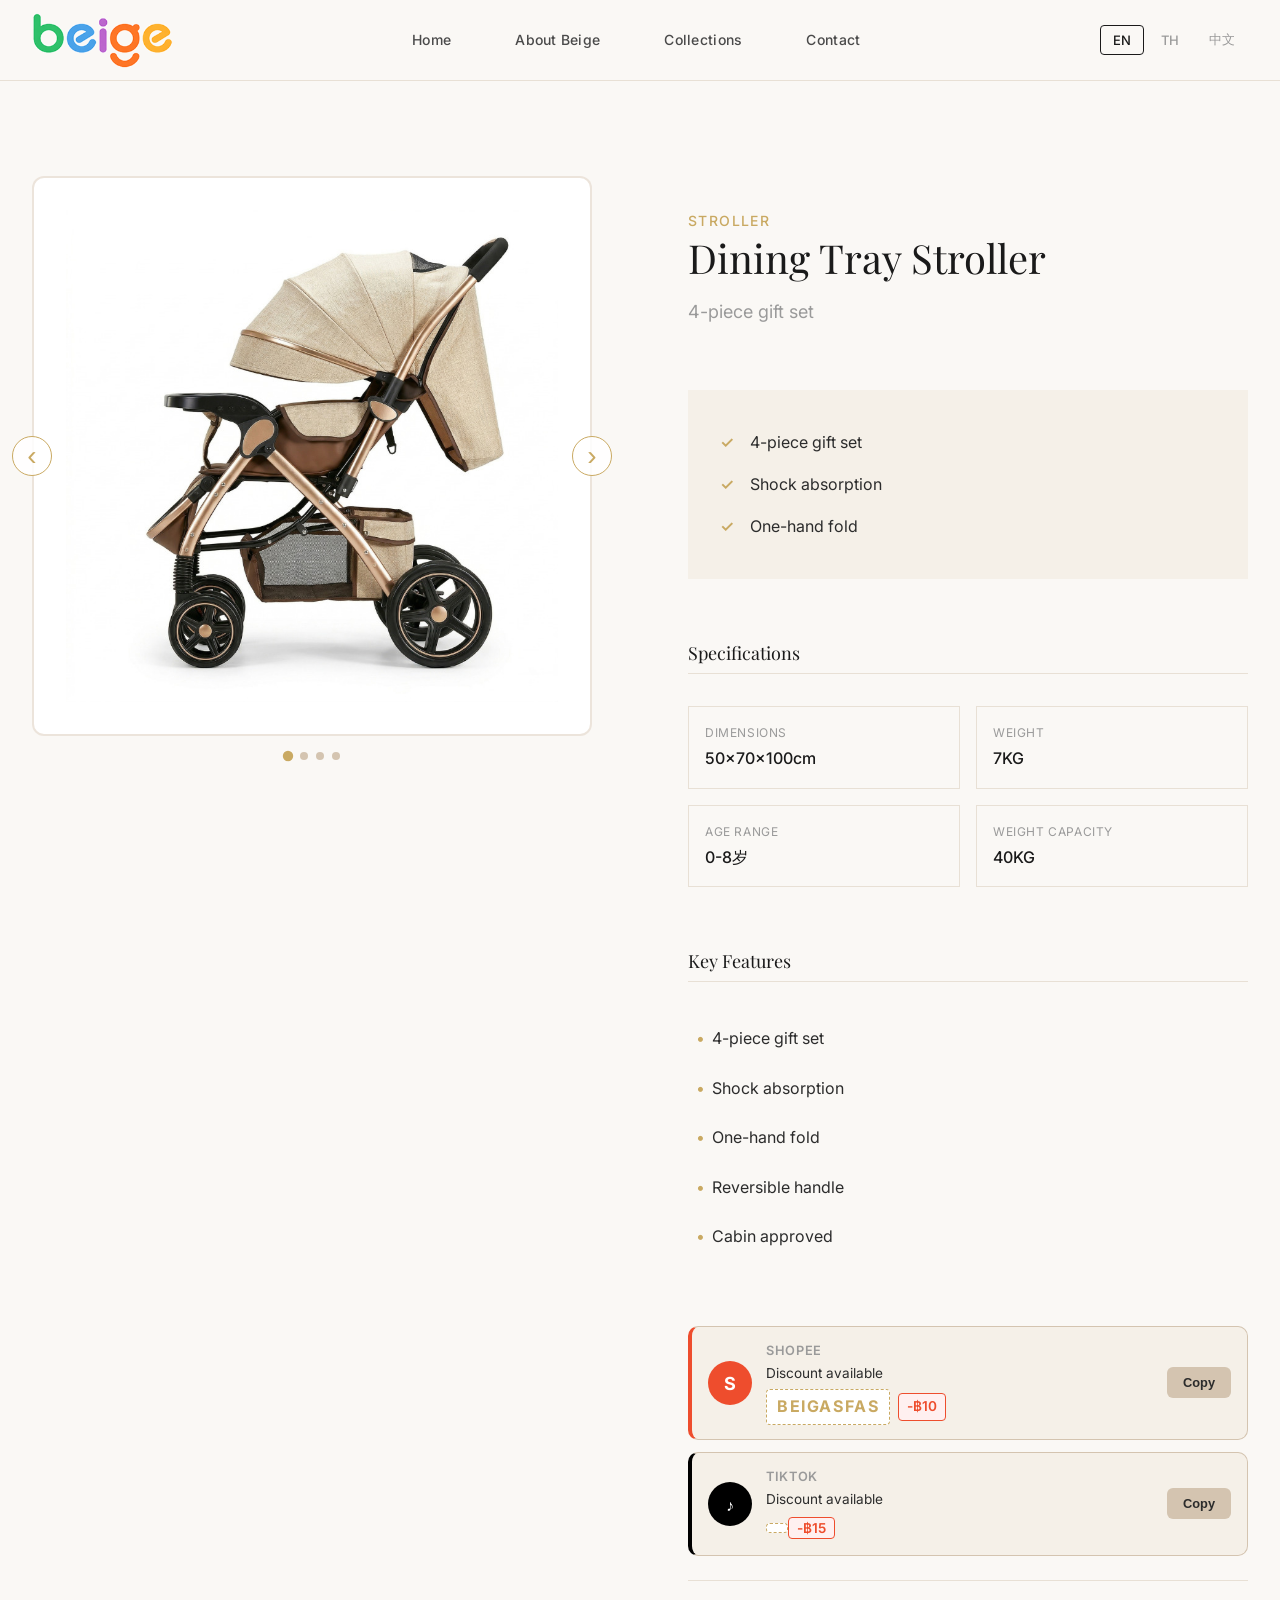
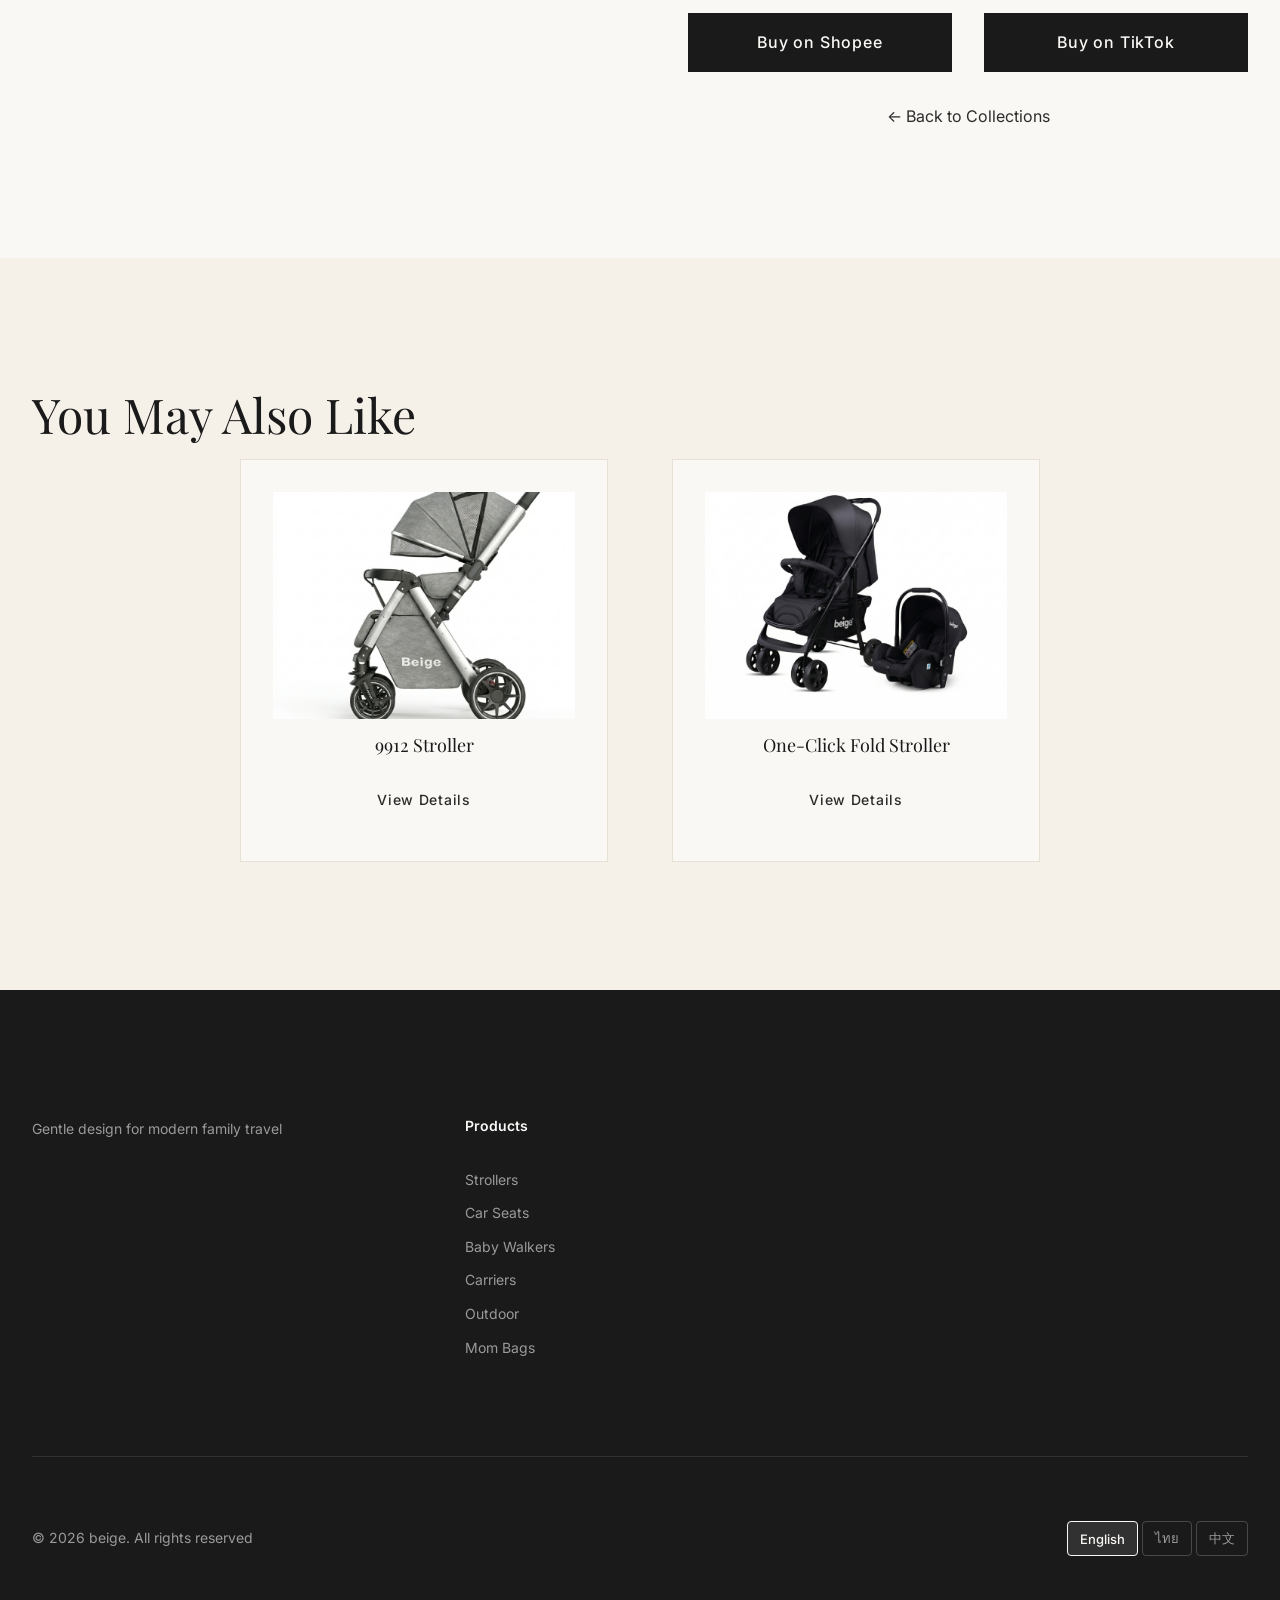
==== product-detail.html @ 7a5415d6 "Initial website setup and product image pipeline" ====
<!DOCTYPE html>
<html lang="en">
<head>
    <meta charset="UTF-8">
    <meta name="viewport" content="width=device-width, initial-scale=1.0">
    <title>Product Detail | beige Premium Baby Travel</title>
    <link rel="stylesheet" href="css/style.css">
    <link rel="preconnect" href="https://fonts.googleapis.com">
    <link href="https://fonts.googleapis.com/css2?family=Inter:wght@300;400;500;600&family=Playfair+Display:wght@400;500&family=IBM+Plex+Sans+Thai:wght@300;400;500;600&family=Noto+Sans+SC:wght@300;400;500;600&display=swap" rel="stylesheet">
</head>
<body>
    <!-- Navigation -->
    <nav class="navbar">
        <div class="nav-container">
            <a href="index.html" class="logo">
                <img src="images/beige logo.png?v=20260402" alt="beige" class="logo-img">
            </a>
            
            <button class="hamburger-btn" aria-label="Toggle menu">
                <span></span>
                <span></span>
                <span></span>
            </button>
            <div class="mobile-nav-overlay"></div>

            <ul class="nav-menu">
                <li><a href="index.html" data-i18n="nav.home">Home</a></li>
                <li><a href="about.html" data-i18n="nav.about">About Beige</a></li>
                <li class="dropdown">
                    <a href="collections.html" data-i18n="nav.collections">Collections</a>
                                        <ul class="dropdown-menu">
                        <li><a href="collections.html#strollers" data-i18n="nav.strollers">Strollers</a></li>
                        <li><a href="collections.html#carseats" data-i18n="nav.carseats">Car Seats</a></li>
                        <li><a href="collections.html#walkers" data-i18n="nav.walkers">Baby Walkers</a></li>
                        <li><a href="collections.html#carriers" data-i18n="nav.carriers">Carriers</a></li>
                        <li><a href="collections.html#outdoor" data-i18n="nav.outdoor">Outdoor</a></li>
                        <li><a href="collections.html#mombags" data-i18n="nav.mombags">Mom Bags</a></li>
                    </ul>
                </li>
                <li><a href="contact.html" data-i18n="nav.contact">Contact</a></li>
            </ul>
            <div class="nav-actions">
                <div class="lang-switcher">
                    <button class="lang-btn active" data-lang="en">EN</button>
                    <button class="lang-btn" data-lang="th">TH</button>
                    <button class="lang-btn" data-lang="zh">中文</button>
                </div>
                <button class="mobile-toggle" aria-label="Toggle menu">
                    <span></span><span></span><span></span>
                </button>
            </div>
        </div>
    </nav>

    <!-- Product Detail Section -->
    <section class="product-detail">
        <div class="container">
            <div class="product-detail-layout">
                <!-- Product Images -->
                <div class="product-images">
                    <div class="gallery-wrapper">
                        <button class="gallery-btn gallery-prev" id="galleryPrev" aria-label="Previous image">‹</button>
                        <div class="main-image">
                            <div class="image-placeholder large" id="mainImagePlaceholder">
                                <img id="mainImage" src="" alt="Product image" style="display:none; width:100%; height:100%; object-fit:contain;">
                                <span id="mainImageText">[PRODUCT MAIN IMAGE — IMG 1]</span>
                                <small data-i18n="product.imageHint">Recommended: 800×800px or 750×1000px, white/cream background</small>
                            </div>
                        </div>
                        <button class="gallery-btn gallery-next" id="galleryNext" aria-label="Next image">›</button>
                    </div>
                    <div class="gallery-indicator" id="galleryIndicator">
                        <span class="indicator-dot active" data-index="0"></span>
                        <span class="indicator-dot" data-index="1"></span>
                        <span class="indicator-dot" data-index="2"></span>
                        <span class="indicator-dot" data-index="3"></span>
                    </div>
                </div>

                <!-- Product Info -->
                <div class="product-info-detail">
                    <span class="product-category" id="productCategory">Stroller</span>
                    <h1 class="product-name" id="productName">Dining Tray Stroller</h1>
                    <p class="product-tagline" id="productTagline">Compact travel companion with meal-ready convenience</p>
                    
                    <div class="product-highlights" id="productHighlights">
                        <div class="highlight-item">
                            <span class="highlight-icon">✓</span>
                            <span class="highlight-text">Loading...</span>
                        </div>
                        <div class="highlight-item">
                            <span class="highlight-icon">✓</span>
                            <span class="highlight-text">Loading...</span>
                        </div>
                        <div class="highlight-item">
                            <span class="highlight-icon">✓</span>
                            <span class="highlight-text">Loading...</span>
                        </div>
                    </div>

                    <div class="product-specs-detail">
                        <h3 class="specs-title">Specifications</h3>
                        <div class="specs-grid">
                            <div class="spec-item">
                                <span class="spec-label">Dimensions</span>
                                <span class="spec-value spec-dimensions" id="specDimensions">Loading...</span>
                            </div>
                            <div class="spec-item">
                                <span class="spec-label">Weight</span>
                                <span class="spec-value spec-weight" id="specWeight">Loading...</span>
                            </div>
                            <div class="spec-item">
                                <span class="spec-label">Age Range</span>
                                <span class="spec-value spec-age" id="specAge">Loading...</span>
                            </div>
                            <div class="spec-item">
                                <span class="spec-label">Weight Capacity</span>
                                <span class="spec-value spec-capacity" id="specCapacity">Loading...</span>
                            </div>
                        </div>
                    </div>

                    <div class="product-features-detail" id="productFeaturesDetail">
                        <h3 class="features-title">Key Features</h3>
                        <ul class="features-list">
                            <li class="feature-item" id="feature-0">Loading...</li>
                            <li class="feature-item" id="feature-1">Loading...</li>
                            <li class="feature-item" id="feature-2">Loading...</li>
                            <li class="feature-item" id="feature-3">Loading...</li>
                            <li class="feature-item" id="feature-4">Loading...</li>
                        </ul>
                    </div>

                    <!-- Coupon Section -->
                    <div class="coupon-section">
                        <!-- Shopee Coupon -->
                        <div class="coupon-card coupon-shopee">
                            <div class="coupon-card-icon">
                                <svg width="44" height="44" viewBox="0 0 44 44" fill="none" xmlns="http://www.w3.org/2000/svg"><circle cx="22" cy="22" r="22" fill="#EE4D2D"/><text x="22" y="29" text-anchor="middle" font-size="18" fill="white" font-weight="bold">S</text></svg>
                            </div>
                            <div class="coupon-card-info">
                                <div class="coupon-card-title">Shopee</div>
                                <div class="coupon-card-desc" data-i18n="product.coupon.shopee">Discount available</div>
                                <div class="coupon-code-display-wrap">
                                <div class="coupon-code-display">BEIGASFAS</div>
                                <span class="coupon-amount">-฿10</span>
                            </div>
                            </div>
                            <div class="coupon-card-action">
                                <button class="btn-copy-coupon" data-i18n="product.coupon.copy" onclick="copyCoupon(this)">Copy</button>
                            </div>
                        </div>
                        <!-- TikTok Coupon -->
                        <div class="coupon-card coupon-tiktok" id="tiktok-coupon-block" style="display:none">
                            <div class="coupon-card-icon">
                                <svg width="44" height="44" viewBox="0 0 44 44" fill="none" xmlns="http://www.w3.org/2000/svg"><circle cx="22" cy="22" r="22" fill="#000"/><text x="22" y="29" text-anchor="middle" font-size="16" fill="white" font-weight="bold">♪</text></svg>
                            </div>
                            <div class="coupon-card-info">
                                <div class="coupon-card-title">TikTok</div>
                                <div class="coupon-card-desc" data-i18n="product.coupon.tiktok">Discount available</div>
                                <div class="coupon-code-display" id="tiktok-coupon-code"></div><span class="coupon-amount" id="tiktok-coupon-amount">-฿15</span>
                            </div>
                            <div class="coupon-card-action">
                                <button class="btn-copy-coupon" data-i18n="product.coupon.copy" onclick="copyCoupon(this)">Copy</button>
                            </div>
                        </div>
                    </div>

                    <!-- Buy Buttons -->
                    <div class="product-actions-detail">
                        <a href="#" target="_blank" rel="noopener" class="btn btn-primary btn-large buy-btn buy-shopee" id="buyBtn">Buy on Shopee</a>
                        <a href="#" target="_blank" rel="noopener" class="btn btn-secondary btn-large buy-btn buy-tiktok" id="tiktokBtn">Buy on TikTok</a>
                    </div>
                    
                    <div class="back-link">
                        <a href="collections.html" class="btn-text back-to-list">← Back to Collections</a>
                    </div>
                </div>
            </div>
        </div>
    </section>

    <!-- Related Products -->
    <section class="related-products">
        <div class="container">
            <h2 class="section-title center related-title">You May Also Like</h2>
            <div class="related-grid" id="relatedGrid"></div>
        </div>
    </section>

    <!-- Footer -->
    <footer class="footer">
        <div class="container">
            <div class="footer-grid">
                <div class="footer-brand">
                    <p class="footer-tagline" data-i18n="footer.tagline">Gentle design for modern family travel</p>
                </div>
                <div class="footer-nav">
                    <h4 data-i18n="footer.products">Products</h4>
                    <ul>
                        <li><a href="#" data-i18n="nav.strollers">Strollers</a></li>
                        <li><a href="#" data-i18n="nav.carseats">Car Seats</a></li>
                        <li><a href="#" data-i18n="nav.walkers">Baby Walkers</a></li>
                        <li><a href="#" data-i18n="nav.carriers">Carriers</a></li>
                        <li><a href="#" data-i18n="nav.outdoor">Outdoor</a></li>
                        <li><a href="#" data-i18n="nav.mombags">Mom Bags</a></li>
                    </ul>
                </div>
            </div>
            <div class="footer-bottom">
                <p>&copy; 2026 beige. <span data-i18n="footer.rights">All rights reserved.</span></p>
                <div class="footer-lang">
                    <button class="lang-btn-footer active" data-lang="en">English</button>
                    <button class="lang-btn-footer" data-lang="th">ไทย</button>
                    <button class="lang-btn-footer" data-lang="zh">中文</button>
                </div>
            </div>
        </div>
    </footer>

    <script src="js/i18n.js"></script>
    <script>
    function copyCoupon(btn) {
        var code = btn.closest('.coupon-card').querySelector('.coupon-code-display').textContent;
        navigator.clipboard.writeText(code).then(function() {
            btn.textContent = 'Copied!';
            btn.classList.add('copied');
            setTimeout(function() {
                btn.textContent = btn.getAttribute('data-i18n') === 'product.coupon.copy' ? 'Copy' :
                    (document.querySelector('.lang-btn.active')?.getAttribute('data-lang') === 'zh' ? '复制' :
                    (document.querySelector('.lang-btn.active')?.getAttribute('data-lang') === 'th' ? 'คัดลอก' : 'Copy'));
                btn.classList.remove('copied');
            }, 2000);
        });
    }
    </script>
    <script src="js/product.js"></script>
    <script src="js/product-image-folders.js"></script>
    <script src="js/product-media.js"></script>
    <script src="js/main.js"></script>

    <script>
    document.addEventListener('DOMContentLoaded', function() {
        var hamburger = document.querySelector('.hamburger-btn');
        var navMenu = document.querySelector('.nav-menu');
        var overlay = document.querySelector('.mobile-nav-overlay');
        if (!hamburger || !navMenu) return;
        // Force close on page load
        hamburger.classList.remove('active');
        navMenu.classList.remove('mobile-open');
        if (overlay) {
            overlay.style.display = 'none';
            overlay.classList.remove('active');
        }
        document.body.style.overflow = '';
        if (!overlay) {
            overlay = document.createElement('div');
            overlay.className = 'mobile-nav-overlay';
            document.body.appendChild(overlay);
        }
        function openMenu() {
            hamburger.classList.add('active');
            navMenu.classList.add('mobile-open');
            overlay.classList.add('active');
            overlay.style.display = 'block';
            document.body.style.overflow = 'hidden';
        }
        function closeMenu() {
            hamburger.classList.remove('active');
            navMenu.classList.remove('mobile-open');
            overlay.classList.remove('active');
            setTimeout(function() { overlay.style.display = 'none'; }, 300);
            document.body.style.overflow = '';
        }
        hamburger.addEventListener('click', function() {
            if (navMenu.classList.contains('mobile-open')) closeMenu(); else openMenu();
        });
        overlay.addEventListener('click', closeMenu);
        document.querySelectorAll('.nav-menu .dropdown > a').forEach(function(link) {
            link.addEventListener('click', function(e) {
                if (window.innerWidth > 900) return;
                e.preventDefault();
                var dropdown = link.parentElement;
                document.querySelectorAll('.nav-menu .dropdown.open').forEach(function(d) {
                    if (d !== dropdown) d.classList.remove('open');
                });
                dropdown.classList.toggle('open');
            });
        });
        window.addEventListener('resize', function() {
            if (window.innerWidth > 900) closeMenu();
        });
    });
    </script>


<script>
window.PRODUCT_TIKTOK_COUPONS = {"4": "AIMEM9O8ZMMZ", "6": "AIMEM9O8ZMMZ", "7": "AIMEM9O8ZMMZ", "8": "AIMEM9O8ZMMZ", "9": "AIMEM9O8ZMMZ", "10": "AIMEM9O8ZMMZ", "11": "AIMEM9O8ZMMZ", "12": "AIMEM9O8ZMMZ", "13": "AIMEM9O8ZMMZ", "14": "AIMEM9O8ZMMZ", "15": "BABYMW4MXZQU", "16": "BABYMW4MXZQU", "17": "BABYMW4MXZQU", "18": "BABYMW4MXZQU", "19": "BABYMW4MXZQU", "20": "AIMEM9O8ZMMZ", "21": "BABYMW4MXZQU", "22": "AIMEM9O8ZMMZ", "23": "BABYMW4MXZQU", "24": "BABYMW4MXZQU", "25": "AIMEM9O8ZMMZ", "26": "BABYMW4MXZQU", "28": "AIMEM9O8ZMMZ", "29": "AIMEM9O8ZMMZ", "30": "AIMEM9O8ZMMZ", "32": "AIMEM9O8ZMMZ", "33": "AIMEM9O8ZMMZ", "34": "AIMEM9O8ZMMZ"};
</script>
    <!-- Image Lightbox (Mobile) -->
    <div class="lightbox-modal" id="lightboxModal" aria-modal="true" role="dialog" aria-label="Image viewer">
        <button class="lightbox-close" id="lightboxClose" aria-label="Close">×</button>
        <button class="lightbox-nav lightbox-prev" id="lightboxPrev" aria-label="Previous">‹</button>
        <div class="lightbox-content" id="lightboxContent">
            <div class="image-placeholder large img-portrait" id="lightboxPlaceholder" style="display:flex;align-items:center;justify-content:center;">
                <img id="lightboxImage" src="" alt="Product image preview" style="display:none; width:100%; height:100%; object-fit:contain;">
                <span id="lightboxText" style="color:#999;font-size:0.9rem;text-align:center;"></span>
            </div>
        </div>
        <button class="lightbox-nav lightbox-next" id="lightboxNext" aria-label="Next">›</button>
        <div class="lightbox-dots" id="lightboxDots"></div>
    </div>

</body>
</html>
---- css/style.css ----
/* ========================================
   beige Website - Main Stylesheet
   ======================================== */

/* CSS Variables - Brand Colors
   TODO: Adjust these colors to match your exact brand palette */
:root {
    /* Primary Colors */
    --color-cream: #F5F0E8;
    --color-cream-dark: #E8E0D5;
    --color-warm-white: #FAF8F5;
    --color-beige: #D4C4B0;
    --color-beige-dark: #B8A896;
    
    /* Neutral Colors */
    --color-gray-light: #F2F2F2;
    --color-gray: #9A9A9A;
    --color-gray-dark: #4A4A4A;
    --color-charcoal: #2C2C2C;
    --color-black: #1A1A1A;
    
    /* Accent */
    --color-gold: #C9A962;
    --color-gold-light: #D4BC7E;
    
    /* Functional */
    --color-text: var(--color-charcoal);
    --color-text-light: var(--color-gray);
    --color-bg: var(--color-warm-white);
    --color-border: var(--color-cream-dark);
    
    /* Typography */
    --font-heading: 'Playfair Display', Georgia, serif;
    --font-body: 'Inter', -apple-system, BlinkMacSystemFont, sans-serif;
    
    /* Spacing */
    --space-xs: 0.5rem;
    --space-sm: 1rem;
    --space-md: 2rem;
    --space-lg: 4rem;
    --space-xl: 6rem;
    --space-xxl: 8rem;
    
    /* Container */
    --container-max: 1400px;
    --container-padding: 2rem;
    
    /* Transitions */
    --transition-fast: 0.2s ease;
    --transition-base: 0.3s ease;
    --transition-slow: 0.5s ease;
}

/* ========================================
   Product Media Automation
   ======================================== */

.product-info {
    padding: var(--space-md);
    flex: 1;
    display: flex;
    flex-direction: column;
}

.product-card .product-image,
.related-card-media {
    position: relative;
    overflow: hidden;
    background: #fff;
    display: flex;
    align-items: center;
    justify-content: center;
}

.product-card .product-image {
    aspect-ratio: 4 / 3;
    padding: 14px;
}

.product-card-img,
.related-card-img {
    display: block;
    width: 100%;
    height: 100%;
    max-width: 100%;
    max-height: 100%;
    object-fit: contain;
    object-position: center center;
}

.related-card-media {
    aspect-ratio: 4 / 3;
    margin-bottom: var(--space-sm);
    padding: 14px;
}

.product-card .image-placeholder,
.related-card .image-placeholder,
#mainImagePlaceholder,
#lightboxPlaceholder {
    gap: 0.5rem;
}

.product-card .image-placeholder small,
.related-card .image-placeholder small,
#mainImagePlaceholder small {
    display: block;
    max-width: 85%;
    line-height: 1.45;
}

.product-card .image-placeholder.has-image span,
.product-card .image-placeholder.has-image small,
.related-card .image-placeholder.has-image span,
.related-card .image-placeholder.has-image small,
#mainImagePlaceholder.has-image span,
#mainImagePlaceholder.has-image small,
#lightboxPlaceholder.has-image span,
#lightboxPlaceholder.has-image small {
    display: none;
}

.product-card .image-placeholder.has-image,
.related-card .image-placeholder.has-image {
    display: none !important;
}

#mainImage,
#lightboxImage {
    width: 100%;
    height: 100%;
}

#mainImage {
    object-fit: contain;
}

#lightboxImage {
    object-fit: contain;
}

.main-image {
    cursor: zoom-in;
}

.main-image .image-placeholder.large {
    background: #fff;
}

.main-image .image-placeholder.large.has-image,
.lightbox-content .image-placeholder.large.has-image {
    border-style: solid;
    border-color: rgba(212, 196, 176, 0.45);
}

.related-grid:empty::before {
    content: ' ';
    display: block;
    min-height: 1px;
}

@media (max-width: 768px) {
    .product-card .product-image,
    .related-card-media {
        aspect-ratio: 1 / 1;
    }

    .product-card .image-placeholder small,
    .related-card .image-placeholder small,
    #mainImagePlaceholder small {
        max-width: 90%;
    }
}

/* Reset & Base */
*, *::before, *::after {
    box-sizing: border-box;
    margin: 0;
    padding: 0;
}

html {
    font-size: 16px;
    scroll-behavior: smooth;
}

body {
    font-family: var(--font-body);
    font-weight: 400;
    line-height: 1.6;
    color: var(--color-text);
    background-color: var(--color-bg);
    -webkit-font-smoothing: antialiased;
    -moz-osx-font-smoothing: grayscale;
    margin: 0;
}

img {
    max-width: 100%;
    height: auto;
    display: block;
}

a {
    color: inherit;
    text-decoration: none;
    transition: var(--transition-fast);
}

ul {
    list-style: none;
}

/* Typography */
h1, h2, h3, h4 {
    font-family: var(--font-heading);
    font-weight: 400;
    line-height: 1.2;
    color: var(--color-black);
}

/* Language-specific font adjustments */
body.lang-zh {
    font-family: 'Noto Sans SC', var(--font-body);
}

body.lang-zh h1,
body.lang-zh h2,
body.lang-zh h3,
body.lang-zh h4 {
    font-family: 'Noto Sans SC', var(--font-heading);
    font-weight: 500;
}

body.lang-th {
    font-family: 'Itim', var(--font-body);
    font-weight: 500;
}

body.lang-th h1,
body.lang-th h2,
body.lang-th h3,
body.lang-th h4 {
    font-family: 'Itim', var(--font-heading);
    font-weight: 700;
}

body.lang-th p,
body.lang-th li,
body.lang-th span,
body.lang-th label {
    font-family: 'Itim', var(--font-body);
    font-weight: 500;
}

body.lang-th button,
body.lang-th a {
    font-family: 'Itim', var(--font-body);
    font-weight: 500;
}

h1 { font-size: clamp(2.5rem, 5vw, 4rem); }
h2 { font-size: clamp(2rem, 4vw, 3rem); }
h3 { font-size: clamp(1.25rem, 2vw, 1.5rem); }
h4 { font-size: 1.125rem; }

p {
    margin-bottom: var(--space-sm);
}

/* Layout */
.container {
    max-width: var(--container-max);
    margin: 0 auto;
    padding: 0 var(--container-padding);
}

/* ========================================
   PLACEHOLDER STYLES
   These styles make placeholders visible
   and easy to identify for replacement
   ======================================== */

.image-placeholder,
.logo-placeholder,
.icon-placeholder,
.hero-image-placeholder {
    background: linear-gradient(135deg, var(--color-cream) 0%, var(--color-cream-dark) 100%);
    border: 2px dashed var(--color-beige);
    display: flex;
    flex-direction: column;
    align-items: center;
    justify-content: center;
    color: var(--color-gray);
    font-size: 0.875rem;
    text-align: center;
    padding: var(--space-md);
}

.image-placeholder {
    aspect-ratio: 4/3;
    border-radius: 4px;
}

.image-placeholder.large {
    aspect-ratio: 16/9;
}

.image-placeholder span {
    font-weight: 500;
    color: var(--color-gray-dark);
    margin-bottom: var(--space-xs);
}

.image-placeholder small {
    font-size: 0.75rem;
    color: var(--color-gray);
}

.logo-placeholder {
    padding: var(--space-sm) var(--space-md);
    border-radius: 4px;
    font-weight: 500;
    color: var(--color-gray-dark);
}

.icon-placeholder {
    width: 64px;
    height: 64px;
    border-radius: 50%;
    font-size: 0.75rem;
}

.hero-image-placeholder {
    position: absolute;
    inset: 0;
    aspect-ratio: auto;
    border: none;
    border-radius: 0;
    background: linear-gradient(135deg, #E8E0D5 0%, #D4C4B0 50%, #C9A962 100%);
}

/* ========================================
   NAVIGATION
   ======================================== */

.navbar {
    position: fixed;
    top: 0;
    left: 0;
    right: 0;
    z-index: 1000;
    background: rgba(250, 248, 245, 0.95);
    backdrop-filter: blur(10px);
    border-bottom: 1px solid var(--color-border);
}

.nav-container {
    max-width: var(--container-max);
    margin: 0 auto;
    padding: 0 var(--container-padding);
    display: flex;
    align-items: center;
    justify-content: space-between;
    height: 80px;
}

.logo {
    font-family: var(--font-heading);
    font-size: 1.5rem;
    color: var(--color-black);
}

.logo-img {
    height: 55px;
    width: auto;
}

.footer-logo {
    height: 55px;
    width: auto;
    margin-bottom: var(--space-sm);
}

.nav-menu {
    display: flex;
    align-items: center;
    gap: var(--space-lg);
}

.nav-menu a {
    font-size: 0.875rem;
    font-weight: 500;
    letter-spacing: 0.02em;
    color: var(--color-gray-dark);
    position: relative;
}

.nav-menu a:hover,
.nav-menu a.active {
    color: var(--color-black);
}

.nav-menu a.active::after {
    content: '';
    position: absolute;
    bottom: -4px;
    left: 0;
    right: 0;
    height: 1px;
    background: var(--color-gold);
}

/* Dropdown */
.dropdown {
    position: relative;
}

.dropdown-menu {
    position: absolute;
    top: 100%;
    left: 0;
    margin-top: var(--space-sm);
    background: var(--color-warm-white);
    border: 1px solid var(--color-border);
    border-radius: 4px;
    padding: var(--space-xs) 0;
    min-width: 200px;
    opacity: 0;
    visibility: hidden;
    transform: translateY(-10px);
    transition: var(--transition-base);
}

.dropdown:hover .dropdown-menu {
    opacity: 1;
    visibility: visible;
    transform: translateY(0);
}

.dropdown-menu a {
    display: block;
    padding: var(--space-xs) var(--space-sm);
}

.dropdown-menu a:hover {
    background: var(--color-cream);
}

/* Nav Actions */
.nav-actions {
    display: flex;
    align-items: center;
    gap: var(--space-md);
}

.lang-switcher {
    display: flex;
    align-items: center;
    gap: 4px;
}

.lang-btn,
.lang-btn-footer {
    background: transparent;
    border: 1px solid transparent;
    padding: 6px 12px;
    font-size: 0.8125rem;
    font-weight: 500;
    color: var(--color-gray);
    cursor: pointer;
    border-radius: 4px;
    transition: var(--transition-fast);
    font-family: inherit;
}

.lang-btn:hover,
.lang-btn-footer:hover {
    color: var(--color-black);
    background: var(--color-cream);
}

.lang-btn.active,
.lang-btn-footer.active {
    color: var(--color-black);
    border-color: var(--color-black);
    background: transparent;
}

/* Mobile Toggle */
.mobile-toggle {
    display: none;
    flex-direction: column;
    gap: 5px;
    background: none;
    border: none;
    cursor: pointer;
    padding: var(--space-xs);
}

.mobile-toggle span {
    display: block;
    width: 24px;
    height: 2px;
    background: var(--color-black);
    transition: var(--transition-fast);
}

/* ========================================
   HERO SECTION - Enhanced
   ======================================== */

.hero {
    position: relative;
    height: 80vh;
    min-height: 600px;
    display: flex;
    align-items: center;
    justify-content: center;
    overflow: hidden;
}

.hero-bg {
    position: absolute;
    inset: 0;
    z-index: 0;
}

.hero-bg::after {
    content: '';
    position: absolute;
    inset: 0;
    background: linear-gradient(to bottom, rgba(250, 248, 245, 0.3) 0%, rgba(250, 248, 245, 0.6) 100%);
    z-index: 1;
}

.hero-bg img {
    width: 100%;
    height: 100%;
    object-fit: cover;
}

.hero-content {
    position: relative;
    z-index: 2;
    text-align: center;
    max-width: 900px;
    padding: 0 var(--space-md);
    margin-top: auto;
    margin-bottom: 0;
    padding-top: 80px;
    padding-bottom: 12vh;
}

.hero-tagline {
    font-size: 0.75rem;
    font-weight: 500;
    letter-spacing: 0.3em;
    text-transform: uppercase;
    color: var(--color-gold);
    margin-top: 2rem;
    margin-bottom: 2rem;
    padding: var(--space-xs) var(--space-sm);
    border: 1px solid var(--color-gold);
    display: inline-block;
}
    color: var(--color-gray-dark);
    margin-bottom: var(--space-sm);
}

.hero-title {
    margin-bottom: 0;
    font-size: clamp(3rem, 8vw, 6rem);
    line-height: 1.6;
    letter-spacing: -0.02em;
}

.hero-title span {
    display: block;
    margin-bottom: 2rem;
}

.hero-subtitle {
    font-family: var(--font-body);
    font-weight: 300;
    font-size: 0.5em;
    color: var(--color-gray-dark);
    letter-spacing: 0.1em;
    margin-top: 2rem;
}

.hero-cta {
    margin-top: 5.5rem;
    display: flex;
    justify-content: center;
}

.hero-cta .btn-primary {
    padding: 1.25rem 3rem;
    font-size: 0.875rem;
    letter-spacing: 0.1em;
}

.hero-scroll {
    position: absolute;
    bottom: var(--space-lg);
    left: 50%;
    transform: translateX(-50%);
    display: flex;
    flex-direction: column;
    align-items: center;
    gap: var(--space-xs);
    z-index: 2;
}

.scroll-text {
    font-size: 0.75rem;
    letter-spacing: 0.1em;
    text-transform: uppercase;
    color: var(--color-gray);
}

.scroll-line {
    width: 1px;
    height: 60px;
    background: linear-gradient(to bottom, var(--color-gray), transparent);
}

/* ========================================
   BUTTONS
   ======================================== */

.btn {
    display: inline-flex;
    align-items: center;
    justify-content: center;
    padding: 1rem 2.5rem;
    font-size: 0.875rem;
    font-weight: 500;
    letter-spacing: 0.05em;
    border-radius: 0;
    cursor: pointer;
    transition: var(--transition-base);
    border: 1px solid transparent;
}

.btn-primary {
    background: var(--color-black);
    color: var(--color-warm-white);
}

.btn-primary:hover {
    background: var(--color-charcoal);
}

.btn-outline {
    background: transparent;
    color: var(--color-black);
    border-color: var(--color-black);
}

.btn-outline:hover {
    background: var(--color-black);
    color: var(--color-warm-white);
}

/* ========================================
   LINKS
   ======================================== */

.link-arrow {
    display: inline-flex;
    align-items: center;
    gap: var(--space-xs);
    font-size: 0.875rem;
    font-weight: 500;
    color: var(--color-black);
    position: relative;
}

.link-arrow::after {
    content: '→';
    transition: var(--transition-fast);
}

.link-arrow:hover::after {
    transform: translateX(4px);
}

.link-arrow-sm {
    font-size: 0.8125rem;
    font-weight: 500;
    color: var(--color-gray-dark);
}

.link-arrow-sm:hover {
    color: var(--color-black);
}

/* ========================================
   SECTIONS - COMMON
   ======================================== */

section {
    padding: var(--space-xxl) 0;
}

.section-header {
    margin-bottom: var(--space-lg);
}

.section-header.center {
    text-align: center;
}

.section-label {
    display: block;
    font-size: 0.75rem;
    font-weight: 500;
    letter-spacing: 0.2em;
    text-transform: uppercase;
    color: var(--color-gold);
    margin-bottom: var(--space-sm);
}

.section-title {
    margin-bottom: var(--space-sm);
}

.section-text {
    max-width: 600px;
    color: var(--color-gray-dark);
}

/* ========================================
   PHILOSOPHY SECTION - Enhanced
   ======================================== */

.philosophy {
    background: var(--color-warm-white);
    padding: var(--space-lg) 0;
}

.philosophy-layout {
    display: grid;
    grid-template-columns: 1fr 1fr;
    gap: var(--space-xl);
    align-items: center;
}

.philosophy-image {
    position: relative;
}

.philosophy-image .image-placeholder {
    aspect-ratio: 3/4;
    max-height: 600px;
}

.philosophy-content {
    padding: var(--space-lg);
}

.philosophy-content .section-label {
    margin-bottom: var(--space-md);
}

.philosophy-content .section-title {
    margin-bottom: var(--space-md);
    font-size: clamp(2rem, 4vw, 3rem);
    line-height: 1.2;
}

.philosophy-content .section-text {
    margin-bottom: var(--space-lg);
    color: var(--color-gray-dark);
    line-height: 1.8;
    font-size: 1.0625rem;
}

.philosophy-stats {
    display: grid;
    grid-template-columns: repeat(3, 1fr);
    gap: var(--space-md);
    margin-top: var(--space-xl);
    padding-top: var(--space-lg);
    border-top: 1px solid var(--color-border);
}

.stat-item {
    text-align: center;
}

.stat-number {
    font-family: var(--font-heading);
    font-size: 2.5rem;
    color: var(--color-gold);
    line-height: 1;
    margin-bottom: var(--space-xs);
}

.stat-label {
    font-size: 0.75rem;
    letter-spacing: 0.1em;
    text-transform: uppercase;
    color: var(--color-gray);
}

/* ========================================
   CATEGORIES SECTION - Enhanced
   ======================================== */

.categories {
    background: var(--color-cream);
    padding: var(--space-lg) 0;
}

.categories-grid {
    display: grid;
    grid-template-columns: repeat(4, 1fr);
    gap: var(--space-md);
}

.category-card {
    display: block;
    background: var(--color-warm-white);
    border: 1px solid var(--color-border);
    transition: var(--transition-base);
    position: relative;
    overflow: hidden;
}

.category-card::before {
    content: '';
    position: absolute;
    inset: 0;
    background: linear-gradient(to top, rgba(0,0,0,0.4) 0%, transparent 50%);
    z-index: 1;
    opacity: 0;
    transition: var(--transition-base);
}

.category-card:hover::before {
    opacity: 1;
}

.category-card:hover {
    border-color: var(--color-beige);
    transform: translateY(-8px);
    box-shadow: 0 20px 40px rgba(0,0,0,0.1);
}

.category-image {
    overflow: hidden;
    position: relative;
}

.category-image img,
.category-image .image-placeholder {
    width: 100%;
    aspect-ratio: 3/4;
    object-fit: cover;
    transition: var(--transition-slow);
}

.category-card:hover .category-image img,
.category-card:hover .category-image .image-placeholder {
    transform: scale(1.08);
}

.category-info {
    padding: var(--space-md);
    position: relative;
    z-index: 2;
}

.category-info h3 {
    margin-bottom: var(--space-xs);
    font-size: 1.25rem;
}

.category-info p {
    font-size: 0.875rem;
    color: var(--color-gray);
    margin-bottom: var(--space-sm);
    line-height: 1.6;
}

.category-link {
    display: inline-flex;
    align-items: center;
    gap: var(--space-xs);
    font-size: 0.8125rem;
    font-weight: 500;
    color: var(--color-gold);
    text-transform: uppercase;
    letter-spacing: 0.1em;
    transition: var(--transition-fast);
}

.category-link::after {
    content: '→';
    transition: var(--transition-fast);
}

.category-card:hover .category-link {
    color: var(--color-black);
}

.category-card:hover .category-link::after {
    transform: translateX(4px);
}

/* ========================================
   VALUES SECTION - Enhanced
   ======================================== */

.values {
    background: var(--color-warm-white);
    padding: var(--space-lg) 0;
}

.values-grid {
    display: grid;
    grid-template-columns: repeat(4, 1fr);
    gap: var(--space-lg);
}

.value-item {
    text-align: center;
    padding: var(--space-lg);
    border: 1px solid transparent;
    transition: var(--transition-base);
}

.value-item:hover {
    border-color: var(--color-border);
    background: var(--color-cream);
}

.value-icon {
    margin-bottom: var(--space-sm);
    display: flex;
    justify-content: center;
}

.value-icon-img {
    width: 300px;
    height: auto;
    object-fit: contain;
}

.value-item {
    text-align: center;
}

.value-item h4 {
    margin-bottom: var(--space-xs);
    font-size: 1.125rem;
    font-weight: 500;
}

.value-item p {
    font-size: 0.875rem;
    color: var(--color-gray);
    line-height: 1.6;
}

/* ========================================
   FEATURED PRODUCTS - Enhanced
   ======================================== */

.featured {
    background: var(--color-warm-white);
    padding: var(--space-lg) 0;
}

.featured-grid {
    display: grid;
    grid-template-columns: repeat(3, 1fr);
    gap: var(--space-md);
}

.featured-card {
    background: var(--color-warm-white);
    border: 1px solid var(--color-border);
    transition: var(--transition-base);
    position: relative;
}

.featured-card:hover {
    border-color: var(--color-beige);
    box-shadow: 0 15px 30px rgba(0,0,0,0.08);
}

.featured-card .product-image {
    position: relative;
    overflow: hidden;
}

.featured-card .product-image .image-placeholder,
.featured-card .product-image img {
    width: 100%;
    aspect-ratio: 1/1;
    object-fit: cover;
    max-height: 320px;
    transition: var(--transition-slow);
}

.featured-card:hover .product-image .image-placeholder,
.featured-card:hover .product-image img {
    transform: scale(1.05);
}

.featured-card .product-badge {
    position: absolute;
    top: var(--space-sm);
    left: var(--space-sm);
    background: var(--color-gold);
    color: var(--color-warm-white);
    font-size: 0.625rem;
    font-weight: 600;
    letter-spacing: 0.05em;
    text-transform: uppercase;
    padding: 6px 6px;
    border-radius: 2px;
    min-width: 28px;
    min-height: 28px;
    text-align: center;
    line-height: 1.2;
}

.featured-card h4 {
    padding: var(--space-md) var(--space-md) var(--space-xs);
    font-size: 1.125rem;
    font-weight: 500;
}

.featured-card .product-desc {
    padding: 0 var(--space-md);
    font-size: 0.875rem;
    color: var(--color-gray);
    margin-bottom: var(--space-sm);
}

.featured-card .btn-text {
    display: inline-flex;
    align-items: center;
    gap: var(--space-xs);
    margin: 0 var(--space-md) var(--space-md);
    font-size: 0.8125rem;
    font-weight: 500;
    color: var(--color-gold);
    transition: var(--transition-fast);
}

.featured-card .btn-text:hover {
    color: var(--color-black);
}

.product-badge {
    position: absolute;
    top: var(--space-sm);
    left: var(--space-sm);
    background: var(--color-gold);
    color: var(--color-warm-white);
    font-size: 0.75rem;
    font-weight: 500;
    padding: 0.25rem 0.75rem;
}

.product-info {
    padding: var(--space-md);
}

.product-info h3 {
    margin-bottom: var(--space-xs);
    font-size: 1.125rem;
}

.product-info p {
    font-size: 0.875rem;
    color: var(--color-gray);
    margin-bottom: var(--space-sm);
}

/* ========================================
   QUALITY TEASER
   ======================================== */

.quality-teaser {
    background: var(--color-warm-white);
}

.quality-content {
    display: grid;
    grid-template-columns: 1fr 1fr;
    gap: var(--space-xl);
    align-items: center;
}

.quality-text {
    max-width: 500px;
}

.quality-text .section-title {
    margin-bottom: var(--space-md);
}

.quality-text p {
    color: var(--color-gray-dark);
    margin-bottom: var(--space-md);
}

.quality-images {
    display: grid;
    grid-template-columns: 2fr 1fr;
    gap: var(--space-sm);
}

.quality-img-main .image-placeholder {
    aspect-ratio: 3/4;
}

.quality-img-sub .image-placeholder {
    aspect-ratio: 1;
}

/* ========================================
   LIFESTYLE SECTION
   ======================================== */

.lifestyle {
    position: relative;
    padding: 0;
    height: 80vh;
    min-height: 600px;
}

.lifestyle-bg {
    position: absolute;
    inset: 0;
}

.lifestyle-bg .image-placeholder {
    width: 100%;
    height: 100%;
    aspect-ratio: auto;
}

.lifestyle-bg-img {
    width: 100%;
    height: 100%;
    object-fit: cover;
    object-position: center;
}

.lifestyle-overlay {
    position: absolute;
    inset: 0;
    display: flex;
    align-items: center;
    justify-content: center;
    background: rgba(0, 0, 0, 0.3);
}

.lifestyle-quote {
    max-width: 800px;
    text-align: center;
    color: var(--color-warm-white);
    font-family: var(--font-heading);
    font-size: clamp(1.5rem, 3vw, 2.5rem);
    font-style: italic;
    line-height: 1.4;
    padding: var(--space-md);
}

/* ========================================
   FOOTER
   ======================================== */

.footer {
    background: var(--color-black);
    color: var(--color-gray);
    padding: var(--space-xxl) 0 var(--space-lg);
}

.footer-grid {
    display: grid;
    grid-template-columns: 2fr 1fr 1fr 1.5fr;
    gap: var(--space-xl);
    margin-bottom: var(--space-xl);
}

.footer-brand .logo-placeholder {
    background: rgba(255, 255, 255, 0.1);
    border-color: rgba(255, 255, 255, 0.2);
    color: var(--color-warm-white);
    display: inline-block;
    margin-bottom: var(--space-sm);
}

.footer-tagline {
    font-size: 0.875rem;
    margin-bottom: var(--space-md);
}

.social-links {
    display: flex;
    gap: var(--space-sm);
}

.social-link {
    width: 40px;
    height: 40px;
    background: rgba(255, 255, 255, 0.1);
    border-radius: 50%;
    display: flex;
    align-items: center;
    justify-content: center;
    font-size: 0.75rem;
    transition: var(--transition-fast);
}

.social-link:hover {
    background: var(--color-gold);
    color: var(--color-warm-white);
}

.footer-nav h4,
.footer-contact h4 {
    color: var(--color-warm-white);
    font-family: var(--font-body);
    font-size: 0.875rem;
    font-weight: 600;
    margin-bottom: var(--space-md);
}

.footer-nav ul {
    display: flex;
    flex-direction: column;
    gap: var(--space-xs);
}

.footer-nav a {
    font-size: 0.875rem;
}

.footer-nav a:hover {
    color: var(--color-warm-white);
}

.footer-contact p {
    font-size: 0.875rem;
    margin-bottom: var(--space-xs);
}

.footer-bottom {
    display: flex;
    justify-content: space-between;
    align-items: center;
    padding-top: var(--space-lg);
    border-top: 1px solid rgba(255, 255, 255, 0.1);
}

.footer-bottom p {
    font-size: 0.875rem;
    margin: 0;
}

.footer-lang {
    display: flex;
    gap: 4px;
}

.lang-btn-footer {
    background: transparent;
    border: 1px solid rgba(255,255,255,0.2);
    padding: 6px 12px;
    font-size: 0.8125rem;
    font-weight: 500;
    color: var(--color-gray);
    cursor: pointer;
    border-radius: 4px;
    transition: var(--transition-fast);
}

.lang-btn-footer:hover {
    color: var(--color-warm-white);
    border-color: var(--color-warm-white);
}

.lang-btn-footer.active {
    color: var(--color-warm-white);
    border-color: var(--color-warm-white);
    background: rgba(255,255,255,0.1);
}

/* ========================================
   PAGE HEADER (for inner pages)
   ======================================== */

.page-header {
    position: relative;
    padding-top: calc(80px + var(--space-sm));
    padding-bottom: var(--space-sm);
    text-align: center;
    overflow: hidden;
}

.page-header-bg {
    position: absolute;
    inset: 0;
    z-index: 0;
}

.page-header-img {
    width: 100%;
    height: 100%;
    object-fit: cover;
}

.page-header-overlay {
    position: absolute;
    inset: 0;
    background: linear-gradient(to bottom, rgba(0,0,0,0.3) 0%, rgba(0,0,0,0.5) 100%);
    z-index: 1;
}

.page-header .container {
    position: relative;
    z-index: 2;
}

.page-label {
    display: block;
    font-size: 0.75rem;
    font-weight: 500;
    letter-spacing: 0.2em;
    text-transform: uppercase;
    color: var(--color-warm-white);
    margin-bottom: var(--space-sm);
}

.page-title {
    font-size: clamp(2.5rem, 5vw, 4rem);
    color: var(--color-warm-white);
}

/* ========================================
   ABOUT PAGE - SPECIFIC STYLES
   ======================================== */

.brand-story {
    background: var(--color-warm-white);
}

.story-layout {
    display: grid;
    grid-template-columns: 1fr 1fr;
    gap: var(--space-xl);
    align-items: center;
}

.story-image .image-placeholder {
    aspect-ratio: 4/5;
}

.story-img {
    width: 100%;
    height: auto;
    aspect-ratio: 4/5;
    object-fit: cover;
}

.story-content h2 {
    margin-bottom: var(--space-md);
}

.story-text p {
    color: var(--color-gray-dark);
    margin-bottom: var(--space-sm);
}

/* Mission Section */
.brand-mission {
    position: relative;
    padding: var(--space-xxl) 0;
    text-align: center;
    overflow: hidden;
}

.mission-bg {
    position: absolute;
    inset: 0;
    z-index: 0;
}

.mission-bg-img {
    width: 100%;
    height: 100%;
    object-fit: cover;
}

.mission-overlay {
    position: absolute;
    inset: 0;
    background: rgba(0,0,0,0.4);
    z-index: 1;
}

.mission-content {
    position: relative;
    z-index: 2;
    max-width: 800px;
    margin: 0 auto;
}

.mission-title {
    margin-bottom: var(--space-md);
    color: var(--color-warm-white);
}

.mission-text {
    color: var(--color-warm-white);
    opacity: 0.9;
}

.brand-mission .section-label {
    color: var(--color-gold-light);
}

/* Design Philosophy */
.design-philosophy {
    background: var(--color-warm-white);
}

.philosophy-header {
    text-align: center;
    margin-bottom: var(--space-xl);
}

.philosophy-grid {
    display: grid;
    grid-template-columns: repeat(4, 1fr);
    gap: var(--space-lg);
}

.philosophy-item {
    text-align: center;
}

.philosophy-number {
    font-family: var(--font-heading);
    font-size: 3rem;
    color: var(--color-beige);
    margin-bottom: var(--space-sm);
}

.philosophy-item h3 {
    margin-bottom: var(--space-xs);
}

.philosophy-item p {
    font-size: 0.875rem;
    color: var(--color-gray);
}

/* Design Process */
.design-process {
    background: var(--color-cream);
}

.process-layout {
    display: grid;
    grid-template-columns: 1fr 1fr;
    gap: var(--space-xl);
    align-items: center;
}

.process-content h2 {
    margin-bottom: var(--space-xl);
}

.process-steps {
    display: flex;
    flex-direction: column;
    gap: var(--space-md);
}

.process-step {
    display: flex;
    gap: var(--space-md);
    align-items: flex-start;
}

.step-number {
    width: 40px;
    height: 40px;
    background: var(--color-black);
    color: var(--color-warm-white);
    display: flex;
    align-items: center;
    justify-content: center;
    font-weight: 500;
    flex-shrink: 0;
}

.step-text h4 {
    font-family: var(--font-body);
    font-weight: 600;
    margin-bottom: var(--space-xs);
}

.step-text p {
    font-size: 0.875rem;
    color: var(--color-gray);
    margin: 0;
}

.process-images {
    display: grid;
    grid-template-columns: 2fr 1fr;
    gap: var(--space-sm);
}

.process-img-main .image-placeholder {
    aspect-ratio: 3/4;
}

.process-img-sub .image-placeholder {
    aspect-ratio: 1;
}

/* Brand Values */
.brand-values {
    background: var(--color-warm-white);
}

.values-list {
    display: grid;
    grid-template-columns: repeat(3, 1fr);
    gap: var(--space-xl);
}

.value-block {
    text-align: center;
}

.value-icon-large {
    margin-bottom: var(--space-md);
}

.value-icon-large .icon-placeholder {
    width: 80px;
    height: 80px;
    margin: 0 auto;
}

.about-icon-img {
    width: 80px;
    height: 80px;
    margin: 0 auto;
    object-fit: contain;
}

.value-block h3 {
    margin-bottom: var(--space-xs);
}

.value-block p {
    font-size: 0.875rem;
    color: var(--color-gray);
}

/* Team/Culture */
.team-culture {
    background: var(--color-cream);
}

.culture-layout {
    display: grid;
    grid-template-columns: 1fr 1fr;
    gap: var(--space-xl);
    align-items: center;
}

.culture-content h2 {
    margin-bottom: var(--space-md);
}

.culture-content p {
    color: var(--color-gray-dark);
    margin-bottom: var(--space-sm);
}

.culture-image .image-placeholder {
    aspect-ratio: 4/3;
}

/* CTA Section */
.cta-section {
    background: var(--color-black);
    color: var(--color-warm-white);
    text-align: center;
    padding: var(--space-lg) 0;
}

.cta-content h2 {
    color: var(--color-warm-white);
    margin-bottom: var(--space-sm);
}

.cta-content p {
    color: var(--color-gray);
    margin-bottom: var(--space-md);
}

/* ========================================
   COLLECTIONS PAGE SPECIFIC
   ======================================== */

.page-subtitle {
    font-size: 1.125rem;
    color: var(--color-gray);
    max-width: 600px;
    margin: var(--space-sm) auto 0;
}

/* Category Filter */
.category-filter {
    padding: var(--space-md) 0;
    background: var(--color-cream);
    position: sticky;
    top: 80px;
    z-index: 100;
}

.filter-tabs {
    display: flex;
    justify-content: center;
    gap: var(--space-xs);
    flex-wrap: wrap;
}

.filter-btn {
    background: transparent;
    border: 1px solid var(--color-border);
    padding: 0.75rem 1.5rem;
    font-size: 0.875rem;
    font-weight: 500;
    color: var(--color-gray-dark);
    cursor: pointer;
    transition: var(--transition-fast);
    font-family: inherit;
}

.filter-btn:hover {
    border-color: var(--color-black);
    color: var(--color-black);
}

.filter-btn.active {
    background: var(--color-black);
    border-color: var(--color-black);
    color: var(--color-warm-white);
}

/* Products Section */
.products-section {
    padding: var(--space-xl) 0;
}

.products-grid {
    display: grid;
    grid-template-columns: repeat(auto-fill, minmax(380px, 1fr));
    gap: var(--space-lg);
}

.product-card {
    background: var(--color-warm-white);
    border: 1px solid var(--color-border);
    transition: var(--transition-base);
    display: flex;
    flex-direction: column;
    height: 100%;
}

.product-card:hover {
    border-color: var(--color-beige);
    box-shadow: 0 10px 40px rgba(0,0,0,0.08);
}
    box-shadow: 0 10px 40px rgba(0,0,0,0.08);
}

.product-image {
    position: relative;
    overflow: hidden;
}

.product-image .image-placeholder {
    aspect-ratio: 4/3;
    border: none;
    border-radius: 0;
}

.product-badge {
    position: absolute;
    top: var(--space-sm);
    left: var(--space-sm);
    background: var(--color-gold);
    color: var(--color-warm-white);
    font-size: 0.75rem;
    font-weight: 600;
    padding: 0.375rem 0.875rem;
    text-transform: uppercase;
    letter-spacing: 0.05em;
}

.product-badge.badge-premium {
    background: var(--color-black);
}

.product-badge.badge-safety {
    background: #2E7D32;
}

    padding: var(--space-md);
    flex: 1;
    display: flex;
    flex-direction: column;
    padding: var(--space-md);
    flex: 1;
    display: flex;
    flex-direction: column;
}

.product-category {
    display: block;
    font-size: 0.75rem;
    font-weight: 500;
    letter-spacing: 0.1em;
    text-transform: uppercase;
    color: var(--color-gold);
    margin-bottom: var(--space-xs);
}

.product-info h3 {
    font-size: 1.375rem;
    margin-bottom: var(--space-xs);
}

.product-tagline {
    font-size: 0.9375rem;
    color: var(--color-gray);
    margin-bottom: var(--space-md);
}

.product-features {
    list-style: none;
    margin-bottom: var(--space-md);
}

.product-features li {
    font-size: 0.875rem;
    color: var(--color-gray-dark);
    padding: 0.25rem 0;
    padding-left: 1.25rem;
    position: relative;
}

.product-features li::before {
    content: '✓';
    position: absolute;
    left: 0;
    color: var(--color-gold);
    font-weight: 600;
}

.product-specs {
    padding: var(--space-sm) 0;
    border-top: 1px solid var(--color-border);
    border-bottom: 1px solid var(--color-border);
    margin-bottom: var(--space-md);
}

.product-specs .spec {
    font-size: 0.875rem;
    color: var(--color-gray);
}

.product-actions {
    display: flex;
    gap: var(--space-sm);
}

.product-actions .btn {
    flex: 1;
    padding: 0.875rem 1rem;
    font-size: 0.8125rem;
}

/* Category Info Section */
.category-info {
    background: var(--color-cream);
    padding: var(--space-md) 0;
}

.category-grid {
    display: grid;
    grid-template-columns: repeat(3, 1fr);
    gap: var(--space-md);
}

.category-block {
    text-align: center;
    padding: var(--space-xs);
}

.category-icon {
    margin-bottom: var(--space-xs);
    display: flex;
    justify-content: center;
    align-items: center;
}

.category-icon-img {
    width: 300px;
    height: auto;
    object-fit: contain;
    display: block;
    margin: 0 auto;
}
    display: block;
}

.category-block h3 {
    margin-bottom: var(--space-sm);
}

.category-block p {
    font-size: 0.9375rem;
    color: var(--color-gray);
}

/* Inspiration Section (About page) */
.inspiration {
    background: var(--color-warm-white);
    padding: var(--space-xxl) 0;
}

.inspiration-layout {
    display: grid;
    grid-template-columns: 1fr 1fr;
    gap: var(--space-xl);
    align-items: center;
}

.inspiration-content h2 {
    margin-bottom: var(--space-md);
}

.inspiration-text p {
    color: var(--color-gray-dark);
    margin-bottom: var(--space-sm);
}

.inspiration-image .image-placeholder {
    aspect-ratio: 4/3;
}

.inspiration-img {
    width: 100%;
    height: auto;
    aspect-ratio: 4/3;
    object-fit: cover;
}

/* ========================================
   PRODUCT DETAIL PAGE
   ======================================== */

.product-detail {
    padding: calc(var(--space-xl) + 80px) 0 var(--space-xl);
}

.product-detail-layout {
    display: grid;
    grid-template-columns: 1fr 1fr;
    gap: var(--space-xl);
}

.product-images {
    position: sticky;
    top: 120px;
    height: fit-content;
}

/* Gallery layout */
.gallery-wrapper {
    position: relative;
    display: flex;
    align-items: center;
    gap: 0;
}

.gallery-btn {
    position: absolute;
    top: 50%;
    transform: translateY(-50%);
    z-index: 10;
    background: rgba(255,255,255,0.85);
    border: 1.5px solid var(--color-gold);
    color: var(--color-gold);
    font-size: 1.75rem;
    font-weight: 300;
    width: 40px;
    height: 40px;
    border-radius: 50%;
    cursor: pointer;
    display: flex;
    align-items: center;
    justify-content: center;
    transition: background 0.2s ease, color 0.2s ease;
    line-height: 1;
}

.gallery-btn:hover {
    background: var(--color-gold);
    color: #fff;
}

.gallery-prev { left: -20px; }
.gallery-next { right: -20px; }

.main-image {
    width: 100%;
}

.main-image .image-placeholder.large {
    width: 100%;
    aspect-ratio: 1 / 1;
    max-width: 600px;
    margin: 0 auto;
    min-height: 400px;
    display: flex;
    align-items: center;
    justify-content: center;
    border-radius: 12px;
}

/* IMG 4 is 750×1000 — portrait 3:4 */
.main-image .image-placeholder.large.img-portrait {
    aspect-ratio: 3 / 4;
    max-width: 450px;
}

.gallery-indicator {
    display: flex;
    justify-content: center;
    gap: 8px;
    margin-top: 16px;
}

.indicator-dot {
    width: 8px;
    height: 8px;
    border-radius: 50%;
    background: #d4c4b0;
    cursor: pointer;
    transition: background 0.2s ease, transform 0.2s ease;
}

.indicator-dot.active {
    background: var(--color-gold);
    transform: scale(1.3);
}

.product-info-detail {
    padding: var(--space-md) 0;
}

.product-info-detail .product-category {
    color: var(--color-gold);
    font-size: 0.875rem;
    font-weight: 500;
    text-transform: uppercase;
    letter-spacing: 0.1em;
    margin-bottom: var(--space-sm);
}

.product-name {
    font-size: 2.5rem;
    margin-bottom: var(--space-sm);
}

.product-tagline {
    font-size: 1.125rem;
    color: var(--color-gray);
    margin-bottom: var(--space-lg);
}

.product-highlights {
    background: var(--color-cream);
    padding: var(--space-md);
    margin-bottom: var(--space-lg);
}

.highlight-item {
    display: flex;
    align-items: center;
    gap: var(--space-sm);
    padding: var(--space-xs) 0;
}

.highlight-icon {
    color: var(--color-gold);
    font-weight: 600;
}

.product-specs-detail,
.product-features-detail {
    margin-bottom: var(--space-lg);
}

.product-specs-detail h3,
.product-features-detail h3 {
    font-size: 1.125rem;
    margin-bottom: var(--space-md);
    padding-bottom: var(--space-xs);
    border-bottom: 1px solid var(--color-border);
}

.specs-grid {
    display: grid;
    grid-template-columns: repeat(2, 1fr);
    gap: var(--space-sm);
}

.spec-item {
    display: flex;
    flex-direction: column;
    padding: var(--space-sm);
    background: var(--color-warm-white);
    border: 1px solid var(--color-border);
}

.spec-label {
    font-size: 0.75rem;
    color: var(--color-gray);
    text-transform: uppercase;
    letter-spacing: 0.05em;
    margin-bottom: 0.25rem;
}

.spec-value {
    font-weight: 500;
    color: var(--color-black);
}

.features-list {
    list-style: none;
}

.features-list li {
    padding: 0.75rem 0;
    padding-left: 1.5rem;
    position: relative;
    border-bottom: 1px solid var(--color-border-light);
}

.features-list li::before {
    content: '•';
    position: absolute;
    left: 0.5rem;
    color: var(--color-gold);
}

.product-actions-detail {
    display: flex;
    gap: var(--space-md);
    padding-top: var(--space-md);
    border-top: 1px solid var(--color-border);
}

.product-actions-detail .btn-large {
    flex: 1;
    padding: 1rem 2rem;
    font-size: 1rem;
}

/* Coupon Box */
.coupon-box {
    background: var(--color-cream);
    border: 2px dashed var(--color-beige);
    padding: var(--space-md);
    margin-bottom: var(--space-lg);
    border-radius: 4px;
}

.coupon-box label {
    display: block;
    font-size: 0.875rem;
    font-weight: 500;
    margin-bottom: var(--space-xs);
    color: var(--color-black);
}

.coupon-input-group {
    display: flex;
    gap: var(--space-sm);
}

.coupon-input {
    flex: 1;
    padding: 0.75rem 1rem;
    border: 1px solid var(--color-border);
    background: var(--color-warm-white);
    font-family: inherit;
    font-size: 0.9375rem;
}

.coupon-input:focus {
    outline: none;
    border-color: var(--color-gold);
}

.coupon-note {
    font-size: 0.75rem;
    color: var(--color-gray);
    margin-top: var(--space-xs);
    margin-bottom: 0;
}

/* Buy Buttons */
.buy-btn {
    display: flex;
    align-items: center;
    justify-content: center;
    gap: var(--space-sm);
}

.btn-secondary {
    background: var(--color-black);
    color: var(--color-warm-white);
    border: 1px solid var(--color-black);
}

.btn-secondary:hover {
    background: transparent;
    color: var(--color-black);
}

.back-link {
    margin-top: var(--space-md);
    text-align: center;
}

/* Related Products */
.related-products {
    background: var(--color-cream);
    padding: var(--space-xxl) 0;
}

.related-grid {
    display: grid;
    grid-template-columns: repeat(2, 1fr);
    gap: var(--space-lg);
    max-width: 800px;
    margin: 0 auto;
}

.related-card {
    background: var(--color-warm-white);
    padding: var(--space-md);
    text-align: center;
    border: 1px solid var(--color-border);
}

.related-card .image-placeholder {
    aspect-ratio: 4/3;
    margin-bottom: var(--space-sm);
}

.related-card h4 {
    margin-bottom: var(--space-sm);
}

/* ========================================
   RESPONSIVE DESIGN
   ======================================== */

@media (max-width: 1024px) {
    .philosophy-layout {
        grid-template-columns: 1fr;
        gap: var(--space-lg);
    }
    
    .philosophy-image {
        order: -1;
        max-width: 600px;
        margin: 0 auto;
    }
    
    .philosophy-stats {
        grid-template-columns: repeat(3, 1fr);
    }
    
    .categories-grid {
        grid-template-columns: repeat(2, 1fr);
    }
    
    .featured-grid {
        grid-template-columns: repeat(2, 1fr);
    }
    
    .values-grid {
        grid-template-columns: repeat(2, 1fr);
    }
    
    .products-grid,
    .values-list {
        grid-template-columns: repeat(2, 1fr);
    }
    
    .quality-content,
    .story-layout,
    .process-layout,
    .culture-layout,
    .inspiration-layout {
        grid-template-columns: 1fr;
    }
    
    .quality-images,
    .process-images,
    .inspiration-image {
        order: -1;
    }
    
    .category-grid {
        grid-template-columns: 1fr;
        gap: var(--space-md);
    }
}

@media (max-width: 768px) {
    :root {
        --container-padding: 1.5rem;
    }
    
    .nav-menu {
        display: none;
        position: absolute;
        top: 80px;
        left: 0;
        right: 0;
        background: var(--color-warm-white);
        flex-direction: column;
        padding: var(--space-md);
        border-bottom: 1px solid var(--color-border);
    }
    
    .nav-menu.active {
        display: flex;
    }
    
    .mobile-toggle {
        display: flex;
    }
    
    .categories-grid,
    .values-grid,
    .philosophy-grid,
    .products-grid,
    .values-list {
        grid-template-columns: 1fr;
    }
    
    .footer-grid {
        grid-template-columns: 1fr 1fr;
        gap: var(--space-lg);
    }
    
    .footer-bottom {
        flex-direction: column;
        gap: var(--space-sm);
        text-align: center;
    }
}

@media (max-width: 768px) {
    .product-detail-layout {
        grid-template-columns: 1fr;
    }
    
    .product-images {
        position: relative;
        top: 0;
    }
    
    .product-name {
        font-size: 1.75rem;
    }
    
    .product-actions-detail {
        flex-direction: column;
    }
    
    .related-grid {
        grid-template-columns: 1fr;
    }
}

@media (max-width: 480px) {
    .footer-grid {
        grid-template-columns: 1fr;
    }
    
    .quality-images,
    .process-images {
        grid-template-columns: 1fr;
    }
}

/* ========================================
   CONTACT PAGE
   ======================================== */

.page-header + .contact-section {
    padding-top: var(--space-xl);
}

.contact-layout {
    display: grid;
    grid-template-columns: 1.2fr 1fr;
    gap: var(--space-xxl);
    align-items: start;
}

.contact-form-wrapper {
    background: var(--color-warm-white);
    padding: var(--space-lg);
    border: 1px solid var(--color-border);
}

.contact-form-wrapper h2 {
    margin-bottom: var(--space-lg);
}

.contact-form {
    display: flex;
    flex-direction: column;
    gap: var(--space-md);
}

.form-group {
    display: flex;
    flex-direction: column;
    gap: var(--space-xs);
}

.form-group label {
    font-size: 0.875rem;
    font-weight: 500;
    color: var(--color-gray-dark);
}

.form-group input,
.form-group select,
.form-group textarea {
    padding: 0.75rem 1rem;
    border: 1px solid var(--color-border);
    background: var(--color-warm-white);
    font-family: inherit;
    font-size: 0.9375rem;
    transition: var(--transition-fast);
}

.form-group input:focus,
.form-group select:focus,
.form-group textarea:focus {
    outline: none;
    border-color: var(--color-gold);
}

.form-group textarea {
    resize: vertical;
    min-height: 120px;
}

.contact-info-wrapper {
    padding: var(--space-lg) 0;
}

.contact-info-wrapper h2 {
    margin-bottom: var(--space-sm);
}

.contact-intro {
    color: var(--color-gray);
    margin-bottom: var(--space-lg);
}

.contact-methods {
    display: flex;
    flex-direction: column;
    gap: var(--space-md);
    margin-bottom: var(--space-xl);
}

.contact-method {
    display: flex;
    align-items: flex-start;
    gap: var(--space-md);
    padding: var(--space-md);
    background: var(--color-cream);
    transition: var(--transition-base);
}

.contact-method:hover {
    background: var(--color-warm-white);
    box-shadow: 0 4px 12px rgba(0,0,0,0.05);
}

.contact-icon {
    width: 48px;
    height: 48px;
    display: flex;
    align-items: center;
    justify-content: center;
    background: var(--color-gold);
    color: var(--color-warm-white);
    font-size: 1.25rem;
    flex-shrink: 0;
}

.contact-details h4 {
    font-size: 0.875rem;
    font-weight: 600;
    margin-bottom: var(--space-xs);
    color: var(--color-black);
}

.contact-details p,
.contact-details a {
    font-size: 0.9375rem;
    color: var(--color-gray);
}

.contact-details a:hover {
    color: var(--color-gold);
}

.business-hours {
    padding: var(--space-md);
    background: var(--color-cream);
    border-left: 3px solid var(--color-gold);
}

.business-hours h4 {
    font-size: 0.875rem;
    font-weight: 600;
    margin-bottom: var(--space-xs);
}

.business-hours p {
    font-size: 0.9375rem;
    color: var(--color-gray);
}

/* Responsive */
@media (max-width: 768px) {
    .contact-layout {
        grid-template-columns: 1fr;
    }
    
    .contact-info-wrapper {
        order: -1;
    }
}

/* About Page Images */
.story-img {
    width: 100%;
    height: auto;
    border-radius: 4px;
}

.mission-bg-img {
    width: 100%;
    height: 100%;
    object-fit: cover;
}

.inspiration-img {
    width: 100%;
    height: auto;
    border-radius: 4px;
}

.about-icon-img {
    width: 100%;
    height: auto;
    max-width: 300px;
    margin: 0 auto;
}

.value-block {
    text-align: center;
}

.value-icon-large {
    margin-bottom: var(--space-md);
}

/* Pagination */
.pagination {
    display: flex;
    flex-direction: column;
    align-items: center;
    margin-top: var(--space-xl);
    gap: var(--space-md);
}

.pagination-controls {
    display: flex;
    align-items: center;
    gap: var(--space-xs);
}

.pagination-btn {
    display: flex;
    align-items: center;
    justify-content: center;
    min-width: 44px;
    height: 44px;
    padding: 0 var(--space-sm);
    border: 1px solid var(--color-border);
    background: var(--color-warm-white);
    border-radius: 8px;
    cursor: pointer;
    transition: all 0.2s ease;
    font-size: 0.9375rem;
    color: var(--color-text);
}

.pagination-btn:hover:not(:disabled) {
    border-color: var(--color-beige);
    background: var(--color-cream);
}

.pagination-btn:disabled {
    opacity: 0.4;
    cursor: not-allowed;
}

.pagination-btn.active {
    background: var(--color-beige);
    border-color: var(--color-beige);
    color: var(--color-white);
    font-weight: 500;
}

.pagination-btn.page-number {
    font-weight: 400;
}

.pagination-ellipsis {
    padding: 0 var(--space-xs);
    color: var(--color-gray);
}

.pagination-info {
    font-size: 0.875rem;
    color: var(--color-gray);
    text-align: center;
}

/* Product Grid */
.products-grid {
    display: grid;
    grid-template-columns: repeat(auto-fill, minmax(280px, 1fr));
    gap: var(--space-lg);
}

@media (max-width: 768px) {
    .products-grid {
        grid-template-columns: 1fr;
    }
    
    .pagination-btn {
        min-width: 36px;
        height: 36px;
    }
}

/* Product Card - Unified Layout */
.product-card {
    background: var(--color-warm-white);
    border: 1px solid var(--color-border);
    border-radius: 12px;
    overflow: hidden;
    display: flex;
    flex-direction: column;
    transition: all 0.3s ease;
}

.product-card:hover {
    border-color: var(--color-beige);
    box-shadow: 0 8px 24px rgba(0,0,0,0.08);
}

.product-card .product-image {
    position: relative;
    aspect-ratio: 1/1;
    background: var(--color-cream);
    overflow: hidden;
}

.product-card .product-info {
    padding: 1.25rem;
    display: flex;
    flex-direction: column;
    flex: 1;
}

.product-card .product-category {
    font-size: 0.75rem;
    text-transform: uppercase;
    letter-spacing: 0.05em;
    color: var(--color-gray);
    margin-bottom: 0.5rem;
}

.product-card h3 {
    font-size: 1.125rem;
    font-weight: 500;
    margin-bottom: 0.75rem;
    color: var(--color-text);
}

.product-card .product-features {
    list-style: none;
    padding: 0;
    margin: 0 0 0.75rem 0;
    flex: 1;
}

.product-card .product-features li {
    font-size: 0.875rem;
    color: var(--color-gray);
    padding: 0.25rem 0;
    padding-left: 1rem;
    position: relative;
}

.product-card .product-features li::before {
    content: "•";
    position: absolute;
    left: 0;
    color: var(--color-beige);
}

.product-card .product-specs {
    font-size: 0.8125rem;
    color: var(--color-text);
    margin-bottom: 0.5rem;
    padding: 0.5rem;
    background: var(--color-cream);
    border-radius: 6px;
    text-align: center;
}

.product-card .product-specs-row {
    display: flex;
    justify-content: space-between;
    gap: 0.5rem;
    margin-bottom: 1rem;
}

.product-card .spec-item {
    font-size: 0.8125rem;
    color: var(--color-gray);
}

.product-card .spec-item strong {
    color: var(--color-text);
}

.product-card .product-actions {
    margin-top: auto;
}

.product-card .product-actions .btn {
    width: 100%;
    justify-content: center;
}

/* Product Card - Unified Layout */
.product-card {
    display: flex;
    flex-direction: column;
    background: var(--color-warm-white);
    border: 1px solid var(--color-border);
    border-radius: 12px;
    overflow: hidden;
    transition: all 0.3s ease;
    min-height: 480px;
}

.product-card:hover {
    border-color: var(--color-beige);
    box-shadow: 0 8px 24px rgba(0,0,0,0.08);
}

.product-card .product-image {
    width: 100%;
    aspect-ratio: 1/1;
    background: var(--color-cream);
    display: flex;
    align-items: center;
    justify-content: center;
    overflow: hidden;
}

.product-card .product-info {
    flex: 1;
    padding: 1.25rem;
    display: flex;
    flex-direction: column;
    gap: 0.5rem;
}

.product-card .product-category {
    font-size: 0.75rem;
    text-transform: uppercase;
    letter-spacing: 0.05em;
    color: var(--color-beige);
    font-weight: 500;
}

.product-card h3 {
    font-size: 1.125rem;
    font-weight: 500;
    color: var(--color-text);
    margin: 0;
    line-height: 1.6;
}

.product-card .product-features {
    list-style: none;
    padding: 0;
    margin: 0.5rem 0;
    flex: 1;
}

.product-card .product-features li {
    font-size: 0.8125rem;
    color: var(--color-gray);
    padding: 0.25rem 0;
    padding-left: 1rem;
    position: relative;
}

.product-card .product-features li::before {
    content: "•";
    position: absolute;
    left: 0;
    color: var(--color-beige);
}

.product-card .product-specs {
    font-size: 0.8125rem;
    color: var(--color-text);
    padding: 0.5rem 0;
    border-top: 1px solid var(--color-border);
}

.product-card .product-specs-row {
    display: flex;
    justify-content: space-between;
    font-size: 0.75rem;
    color: var(--color-gray);
    margin-bottom: 0.5rem;
}

.product-card .product-actions {
    margin-top: auto;
    padding-top: 0.75rem;
}

.product-card .btn-outline {
    display: block;
    width: 100%;
    padding: 0.75rem;
    text-align: center;
    background: transparent;
    border: 1px solid var(--color-beige);
    color: var(--color-text);
    border-radius: 8px;
    font-size: 0.875rem;
    font-weight: 500;
    transition: all 0.2s ease;
    text-decoration: none;
}

.product-card .btn-outline:hover {
    background: var(--color-beige);
    color: var(--color-white);
}

/* Image placeholder */
.product-card .image-placeholder {
    display: flex;
    align-items: center;
    justify-content: center;
    width: 100%;
    height: 100%;
}

.product-card .image-placeholder span {
    color: var(--color-gray);
    font-size: 0.875rem;
}

/* ============================================
   Coupon Section
   ============================================ */
.coupon-section {
    display: flex;
    flex-direction: column;
    gap: 12px;
    margin-bottom: 24px;
}

.coupon-card {
    display: flex;
    align-items: center;
    gap: 14px;
    background: var(--color-cream);
    border: 1.5px solid var(--color-beige);
    border-radius: 10px;
    padding: 14px 16px;
}

.coupon-card-icon {
    flex-shrink: 0;
    width: 44px;
    height: 44px;
    display: flex;
    align-items: center;
    justify-content: center;
}

.coupon-card-icon svg {
    width: 44px;
    height: 44px;
}

.coupon-card-info {
    flex: 1;
    min-width: 0;
}

.coupon-card-title {
    font-size: 0.8rem;
    font-weight: 600;
    color: var(--color-gray);
    text-transform: uppercase;
    letter-spacing: 0.05em;
    margin-bottom: 2px;
}

.coupon-card-desc {
    font-size: 0.85rem;
    color: var(--color-text);
    margin-bottom: 4px;
}

.coupon-code-display {
    font-family: var(--font-mono), monospace;
    font-size: 1rem;
    font-weight: 700;
    color: var(--color-gold);
    letter-spacing: 0.1em;
    background: #fff;
    border: 1px dashed var(--color-gold);
    border-radius: 4px;
    padding: 4px 10px;
    display: inline-block;
}

.coupon-card-action {
    flex-shrink: 0;
}

.btn-copy-coupon {
    background: var(--color-beige);
    color: var(--color-text);
    border: none;
    border-radius: 6px;
    padding: 8px 16px;
    font-size: 0.8rem;
    font-weight: 600;
    cursor: pointer;
    transition: background 0.2s;
    white-space: nowrap;
}

.btn-copy-coupon:hover {
    background: var(--color-gold);
    color: #fff;
}

.btn-copy-coupon.copied {
    background: #4CAF50;
    color: #fff;
}

/* Shopee coupon accent */
.coupon-shopee {
    border-left: 4px solid #ee4d2d;
}

/* TikTok coupon accent */
.coupon-tiktok {
    border-left: 4px solid #000;
}


.coupon-code-display-wrap {
    display: flex;
    align-items: center;
    gap: 8px;
    flex-wrap: wrap;
}

.coupon-amount {
    font-size: 0.85rem;
    font-weight: 600;
    color: #ee4d2d;
    background: #fff0f0;
    border: 1px solid #ee4d2d;
    border-radius: 4px;
    padding: 2px 8px;
}

/* ============================================
   MOBILE RESPONSIVE — only affects screens <= 900px
   Desktop (PC) styles above are completely unaffected
   ============================================ */

/* ---- Mobile: Hamburger Button (hidden on desktop, shown on mobile) ---- */

/* Desktop: hide hamburger and overlay by default */
.hamburger-btn {
    display: none !important;
}
.mobile-nav-overlay {
    display: none !important;
    pointer-events: none !important;
}

@media (max-width: 900px) {
    /* Mobile: resize logo to fit */
    .logo-img {
        height: 42px !important;
        width: auto !important;
    }
    .footer-logo {
        height: 42px !important;
        width: auto !important;
    }
    /* Mobile: show hamburger and lang-switcher */
    .hamburger-btn {
        display: flex !important;
        flex-direction: column;
        justify-content: center;
        gap: 5px;
        width: 36px;
        height: 36px;
        background: none;
        border: none;
        cursor: pointer;
        padding: 4px;
        z-index: 1001;
    }
    .hamburger-btn span {
        display: block;
        width: 24px;
        height: 2px;
        background-color: var(--color-charcoal);
        border-radius: 2px;
        transition: all 0.3s ease;
    }
    .hamburger-btn.active span:nth-child(1) {
        transform: rotate(45deg) translate(5px, 5px);
    }
    .hamburger-btn.active span:nth-child(2) { opacity: 0; }
    .hamburger-btn.active span:nth-child(3) {
        transform: rotate(-45deg) translate(5px, -5px);
    }

    /* Mobile overlay backdrop */
    .mobile-nav-overlay {
        display: none;
        position: fixed;
        top: 0; left: 0; right: 0; bottom: 0;
        background: rgba(0,0,0,0.4);
        z-index: 998;
        opacity: 0;
        transition: opacity 0.3s ease;
    }
    .mobile-nav-overlay.active { opacity: 1; }

    /* Nav menu becomes off-canvas panel */
    .nav-menu {
        display: none;
        position: fixed;
        top: 0; right: 0;
        width: 280px;
        height: 100vh;
        background: var(--color-cream);
        box-shadow: -4px 0 20px rgba(0,0,0,0.12);
        flex-direction: column;
        padding: 80px 24px 24px;
        gap: 0;
        z-index: 999;
        transform: translateX(100%);
        transition: transform 0.3s ease;
        pointer-events: none;
    }
    .nav-menu.mobile-open {
        display: flex;
        transform: translateX(0);
        pointer-events: auto;
    }
    .nav-menu a {
        display: block;
        padding: 14px 0;
        border-bottom: 1px solid rgba(0,0,0,0.08);
        font-size: 1rem;
        color: var(--color-gray-dark);
        text-decoration: none;
    }
    .nav-menu .dropdown-menu {
        display: none;
        position: static;
        box-shadow: none;
        background: rgba(0,0,0,0.04);
        border-radius: 0;
        padding: 0;
        width: 100%;
        opacity: 1;
        visibility: visible;
        transform: none;
    }
    .nav-menu .dropdown.open > .dropdown-menu {
        display: flex;
        flex-direction: column;
    }
    .nav-menu .dropdown-menu a {
        padding: 10px 12px;
        font-size: 0.9rem;
    }
    .nav-menu .dropdown > a::after {
        content: ' ▼';
        font-size: 0.7em;
    }

    /* Mobile: Show lang-switcher but style it for mobile */
    .nav-actions .lang-switcher {
        display: flex !important;
        gap: 8px;
    }
    .nav-actions .lang-btn {
        font-size: 0.75rem;
        padding: 4px 8px;
    }
}

/* ---- Mobile: Product Grid (2 columns) ---- */
@media (max-width: 768px) {
    .products-grid {
        grid-template-columns: repeat(2, 1fr) !important;
        gap: 12px !important;
        padding: 12px !important;
    }
    .product-card .product-info {
        padding: 10px !important;
    }
    .product-card .product-name {
        font-size: 0.85rem !important;
    }
    .product-card .highlight-item {
        font-size: 0.72rem !important;
    }
    .product-card .btn-outline {
        font-size: 0.75rem !important;
        padding: 6px 10px !important;
    }
    .product-card .specs-row {
        display: none !important;
    }
    .filter-bar {
        overflow-x: auto;
        white-space: nowrap;
        -webkit-overflow-scrolling: touch;
    }
    .filter-btn {
        flex-shrink: 0;
    }
}

/* ---- Mobile: Category / Section Grids ---- */
@media (max-width: 768px) {
    .category-grid {
        grid-template-columns: repeat(2, 1fr) !important;
        gap: 12px !important;
    }
    .about-grid,
    .values-grid,
    .team-grid {
        grid-template-columns: 1fr !important;
    }
    .banner-blocks {
        flex-direction: column;
    }
    .banner-block {
        min-height: 200px;
    }
    .contact-layout {
        flex-direction: column;
    }
    .footer-grid {
        grid-template-columns: 1fr 1fr !important;
        gap: 24px !important;
    }
    .footer-bottom {
        flex-direction: column;
        gap: 8px;
        text-align: center;
    }
}

/* ---- Mobile: Product Detail ---- */
@media (max-width: 768px) {
    .product-detail-layout {
        flex-direction: column !important;
        gap: 24px !important;
    }
    .product-gallery {
        width: 100% !important;
    }
    .product-info-detail {
        width: 100% !important;
        padding: 0 16px 24px !important;
    }
    .product-actions-detail {
        flex-direction: column;
    }
    .product-actions-detail .btn {
        width: 100%;
        text-align: center;
    }
    .specs-grid {
        grid-template-columns: 1fr 1fr !important;
    }
}

/* ---- Small Mobile: Font & Spacing Adjustments ---- */
@media (max-width: 480px) {
    .products-grid {
        gap: 8px !important;
    }
    .section-title {
        font-size: 1.5rem !important;
    }
    .footer-grid {
        grid-template-columns: 1fr !important;
    }
}

/* ---- Prevent horizontal scroll on all mobile ---- */
@media (max-width: 900px) {
    html {
        scroll-behavior: smooth;
    }
    body {
        overflow-x: hidden;
        max-width: 100vw;
    }
}

/* ---- Mobile: Hero Section ---- */
@media (max-width: 768px) {
    .hero {
        min-height: 80vh;
        align-items: flex-start;
    }
    .hero-content {
        margin-top: auto !important;
        margin-bottom: 0 !important;
        padding-top: 8vh !important;
        padding-bottom: 10vh !important;
    }
    .hero-tagline {
        font-size: 0.65rem !important;
    }
    .hero-title {
        font-size: clamp(2rem, 10vw, 3.5rem) !important;
    }
    .hero-subtitle {
        font-size: 0.85rem !important;
    }
    .hero-cta .btn-primary {
        padding: 1rem 2rem !important;
        font-size: 0.8rem !important;
    }
    .hero-bg::after {
        background: linear-gradient(to bottom, rgba(250, 248, 245, 0.6) 0%, rgba(250, 248, 245, 0.85) 100%);
    }
}

/* ---- Mobile: Global Overflow & Container Fixes ---- */
@media (max-width: 900px) {
    *, *::before, *::after {
        box-sizing: border-box;
    }
    
    .container {
        padding-left: 16px !important;
        padding-right: 16px !important;
        max-width: 100% !important;
    }
    
    section {
        overflow: hidden;
    }
    
    img {
        max-width: 100%;
        height: auto;
    }
    
    /* Ensure product cards don't overflow */
    .product-card {
        max-width: 100%;
        overflow: hidden;
    }
    
    .product-image img,
    .product-image .image-placeholder {
        max-width: 100%;
        width: 100%;
    }
    
    /* Section containers */
    .philosophy .container,
    .features .container,
    .categories .container,
    .stats .container,
    .testimonials .container,
    .brands .container {
        padding-left: 16px !important;
        padding-right: 16px !important;
    }
    
    /* Nav container */
    .nav-container {
        padding-left: 16px !important;
        padding-right: 16px !important;
    }
}

/* ---- Mobile: Homepage Grids ---- */
@media (max-width: 768px) {
    /* Featured products grid on homepage */
    .featured-grid {
        grid-template-columns: repeat(2, 1fr) !important;
        gap: 12px !important;
    }
    .featured-card .product-image {
        aspect-ratio: 1/1;
    }
    .featured-card h4 {
        font-size: 0.85rem !important;
    }
    .featured-card .product-badge {
        font-size: 0.65rem !important;
        padding: 0.25rem 0.5rem !important;
    }
    
    /* Categories grid */
    .categories-grid {
        grid-template-columns: repeat(2, 1fr) !important;
        gap: 12px !important;
    }
    .category-block {
        min-height: 160px;
    }
    .category-block h3 {
        font-size: 0.9rem !important;
    }
    .category-block p {
        font-size: 0.75rem !important;
    }
    
    /* Values / philosophy grid */
    .values-grid {
        grid-template-columns: 1fr !important;
        gap: 24px !important;
    }
}

/* ---- Mobile: Product Detail Page ---- */
@media (max-width: 768px) {
    .product-detail-layout {
        display: flex !important;
        flex-direction: column !important;
        gap: 20px !important;
        padding: 16px !important;
    }
    
    /* Product images - force full width */
    .product-images {
        position: relative !important;
        top: auto !important;
        width: 100% !important;
        max-width: 100% !important;
        height: auto !important;
        display: flex !important;
        flex-direction: column !important;
        gap: 12px !important;
        padding: 0 !important;
        margin: 0 !important;
    }
    
    .product-images .main-image {
        width: 100% !important;
    }
    
    .product-images .main-image .image-placeholder.large {
        width: 100% !important;
        max-width: 100% !important;
        min-height: auto !important;
        height: auto !important;
        aspect-ratio: 1/1 !important;
        display: block !important;
    }
    
    .gallery-wrapper {
        gap: 0 !important;
    }
    
    .gallery-btn {
        width: 32px !important;
        height: 32px !important;
        font-size: 1.25rem !important;
    }
    
    .gallery-prev { left: 4px !important; }
    .gallery-next { right: 4px !important; }
    
    .main-image .image-placeholder.large {
        width: 100% !important;
        max-width: 100% !important;
        min-height: auto !important;
        height: auto !important;
        aspect-ratio: 1/1 !important;
        display: block !important;
    }
    
    .gallery-indicator {
        margin-top: 12px !important;
    }
    
    .product-info-detail {
        width: 100% !important;
        padding: 0 !important;
    }
    
    .product-name {
        font-size: 1.5rem !important;
        line-height: 1.3;
    }
    
    .product-tagline {
        font-size: 0.9rem !important;
    }
    
    .product-actions-detail {
        display: flex !important;
        flex-direction: column !important;
        gap: 12px !important;
    }
    
    .product-actions-detail .btn {
        width: 100% !important;
        text-align: center;
        justify-content: center;
    }
    
    .specs-grid {
        grid-template-columns: 1fr 1fr !important;
        gap: 8px !important;
    }
    
    .specs-grid .spec-item {
        padding: 8px !important;
        font-size: 0.8rem !important;
    }
}

/* Hide old mobile-toggle (replaced by hamburger-btn) */
.mobile-toggle { display: none !important; }

/* ---- Mobile: Product Detail Page - Images ---- */
@media (max-width: 768px) {
    /* Product images section - reset sticky and fit-content */
    .product-images {
        position: relative !important;
        top: auto !important;
        height: auto !important;
        width: 100% !important;
        display: flex !important;
        flex-direction: column !important;
        gap: 12px !important;
        padding: 0 !important;
    }
    
    /* Main product image */
    .product-images .main-image {
        width: 100% !important;
    }
    .product-images .main-image .image-placeholder.large {
        width: 100% !important;
        min-height: auto !important;
        aspect-ratio: 1/1 !important;
        height: auto !important;
    }
    
    /* Gallery indicator dots */
    .gallery-indicator {
        margin-top: 10px !important;
    }
    
    .gallery-btn {
        width: 30px !important;
        height: 30px !important;
        font-size: 1.1rem !important;
    }
    
    .gallery-prev { left: 2px !important; }
    .gallery-next { right: 2px !important; }
    
    /* IMG 4 portrait on mobile — 3:4 ratio */
    .product-images .main-image .image-placeholder.large.img-portrait {
        aspect-ratio: 3/4 !important;
        max-width: 60vw !important;
        margin: 0 auto !important;
        height: auto !important;
        min-height: auto !important;
        width: 100% !important;
    }
}

/* ============ Lightbox Modal ============ */
/* Hidden by default on all screens */
.lightbox-modal {
     display: none;
     position: fixed;
     top: 0;
     left: 0;
     width: 100%;
     height: 100%;
     background: rgba(0,0,0,0.95);
     z-index: 9999;
     flex-direction: column;
     align-items: center;
     justify-content: center;
     gap: 16px;
 }

 .lightbox-modal.active {
     display: flex;
 }

 .lightbox-close {
     position: absolute;
     top: 16px;
     right: 20px;
     background: rgba(255,255,255,0.15);
     border: none;
     color: #fff;
     font-size: 2rem;
     line-height: 1;
     width: 44px;
     height: 44px;
     border-radius: 50%;
     cursor: pointer;
     z-index: 10001;
 }

 .lightbox-nav {
     position: absolute;
     top: 50%;
     transform: translateY(-50%);
     background: rgba(255,255,255,0.15);
     border: none;
     color: #fff;
     font-size: 2.5rem;
     width: 52px;
     height: 52px;
     border-radius: 50%;
     cursor: pointer;
     z-index: 10001;
     display: flex;
     align-items: center;
     justify-content: center;
 }

 .lightbox-prev { left: 20px; }
 .lightbox-next { right: 20px; }

 .lightbox-content {
     width: 100%;
     max-width: 500px;
     display: flex;
     align-items: center;
     justify-content: center;
 }

 .lightbox-content .image-placeholder.large {
     width: 100%;
     aspect-ratio: 1/1;
     max-width: 500px;
     min-height: auto;
     height: auto;
     display: flex;
     align-items: center;
     justify-content: center;
     background: rgba(255,255,255,0.05);
 }

 .lightbox-content .image-placeholder.large.img-portrait {
     aspect-ratio: 3/4 !important;
     max-width: 375px;
 }

 .lightbox-dots {
     display: flex;
     gap: 10px;
     justify-content: center;
 }

 .lightbox-dots .dot {
     width: 10px;
     height: 10px;
     border-radius: 50%;
     background: rgba(255,255,255,0.35);
     cursor: pointer;
     transition: background 0.2s;
 }

 .lightbox-dots .dot.active {
     background: #fff;
 }

 /* Click on gallery image to open lightbox */
 .main-image {
     cursor: zoom-in;
 }

@media (max-width: 768px) {
 .lightbox-content {
     max-width: 90vw;
 }

 .lightbox-content .image-placeholder.large {
     max-width: 90vw;
 }

 .lightbox-content .image-placeholder.large.img-portrait {
     max-width: 70vw;
 }

 .lightbox-nav {
     font-size: 2rem;
     width: 44px;
     height: 44px;
 }

 .lightbox-prev { left: 8px; }
 .lightbox-next { right: 8px; }
}

/* ---- Mobile: Homepage Image Overflow Fixes ---- */
@media (max-width: 768px) {
    /* Philosophy section - fix image overflow */
    .philosophy-image {
        max-width: 100% !important;
        overflow: hidden !important;
    }
    .philosophy-image .image-placeholder {
        max-width: 100% !important;
        max-height: none !important;
        width: 100% !important;
        aspect-ratio: 1/1 !important;
        height: auto !important;
    }
    .philosophy-content {
        padding: var(--space-md) !important;
    }
    
    /* Brand logos row - prevent horizontal scroll */
    .brands-grid {
        display: flex !important;
        flex-wrap: nowrap !important;
        overflow-x: auto !important;
        gap: 24px !important;
        padding-bottom: 12px !important;
        -webkit-overflow-scrolling: touch !important;
    }
    .brands-grid img,
    .brands-grid .brand-logo {
        flex-shrink: 0 !important;
        height: 40px !important;
        width: auto !important;
    }
    
    /* Process / culture section images */
    .quality-img-main .image-placeholder,
    .quality-img-sub .image-placeholder,
    .culture-image .image-placeholder,
    .process-img-main .image-placeholder,
    .process-img-sub .image-placeholder {
        max-width: 100% !important;
        width: 100% !important;
        aspect-ratio: 16/9 !important;
        height: auto !important;
    }
    
    /* Story section */
    .story-image .image-placeholder {
        max-width: 100% !important;
        width: 100% !important;
        aspect-ratio: 16/9 !important;
        height: auto !important;
    }
    
    /* Banner blocks */
    .banner-block {
        min-height: 180px !important;
        overflow: hidden !important;
    }
    .banner-block img {
        max-width: 100% !important;
        width: 100% !important;
        height: 100% !important;
        object-fit: cover !important;
    }
    
    /* Ensure no horizontal scroll from any section */
    section {
        max-width: 100vw !important;
        overflow-x: hidden !important;
    }
}

/* Final override: product cards and related cards should fill the image frame */
.product-card .product-image,
.related-card-media {
    padding: 0 !important;
    background: #fff !important;
}

.product-card-img,
.related-card-img {
    display: block;
    width: 100%;
    height: 100%;
    max-width: none;
    max-height: none;
    object-fit: cover !important;
    object-position: center center;
}
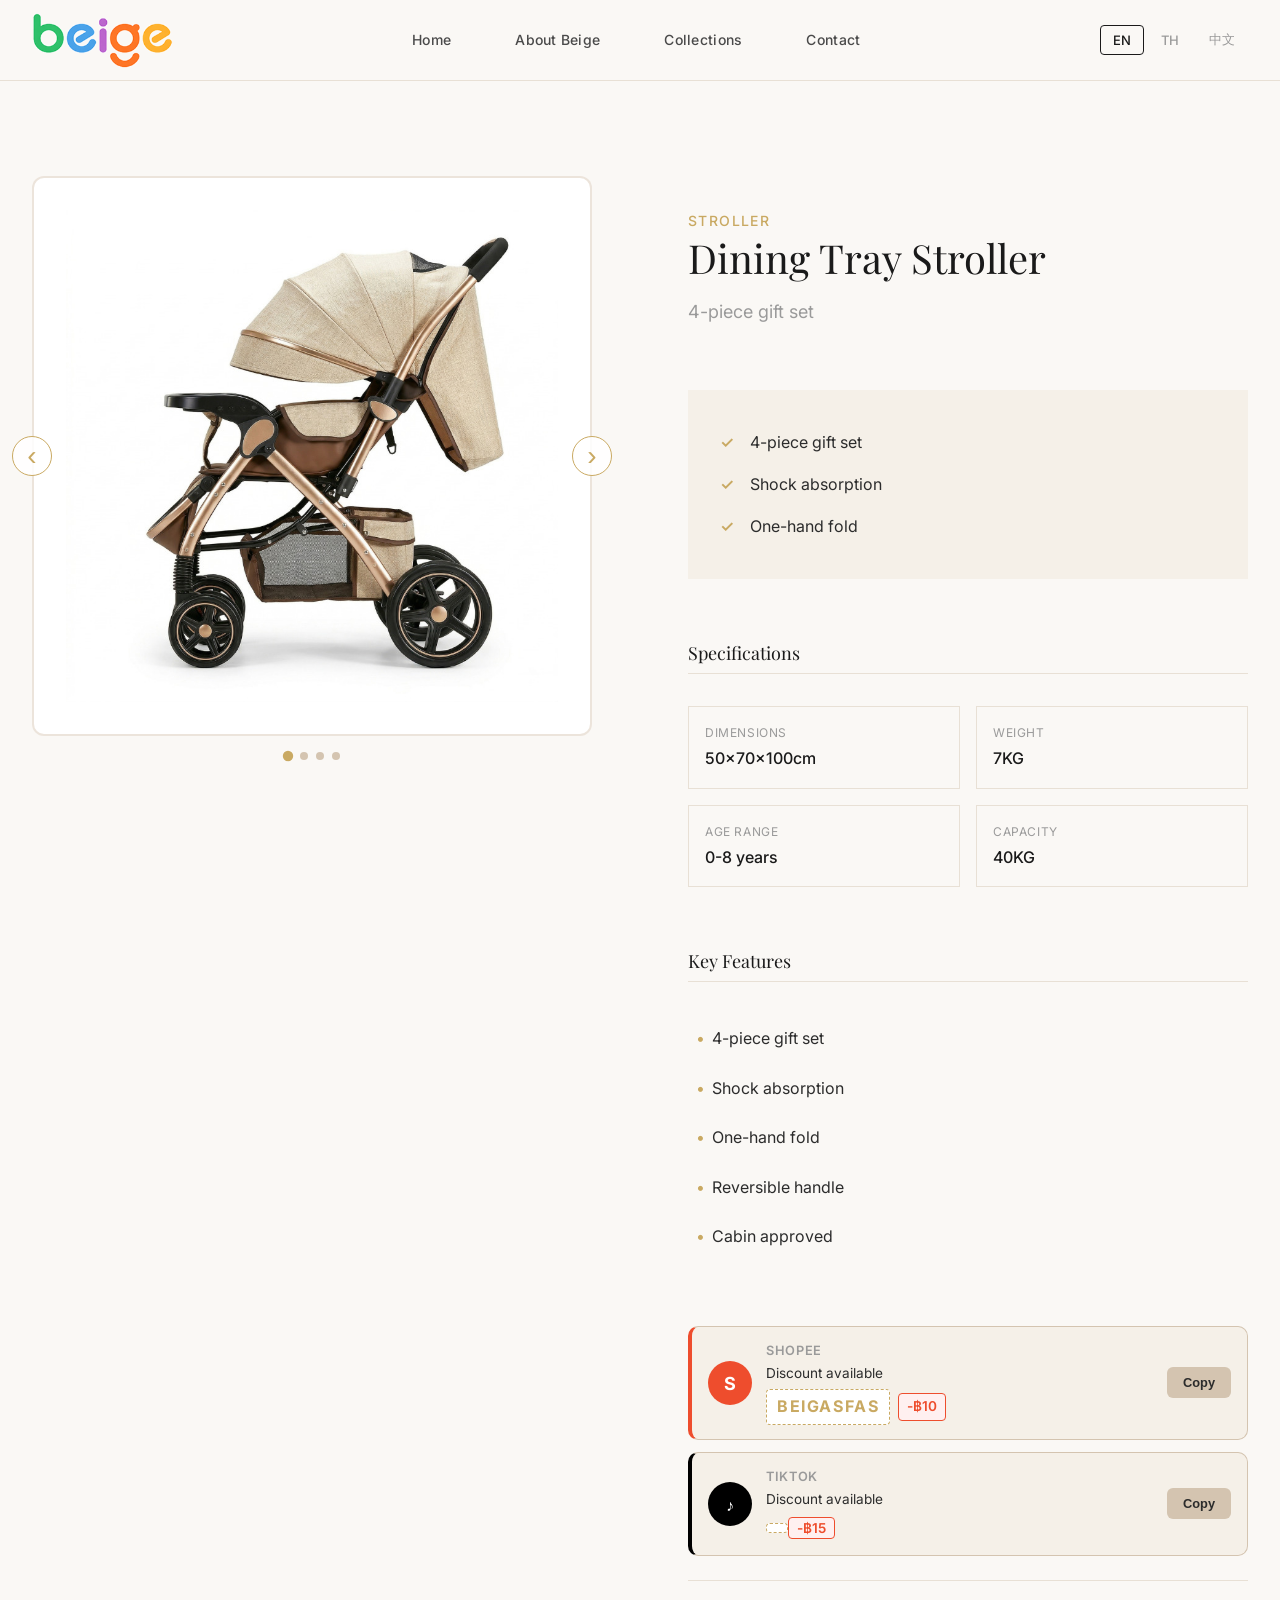
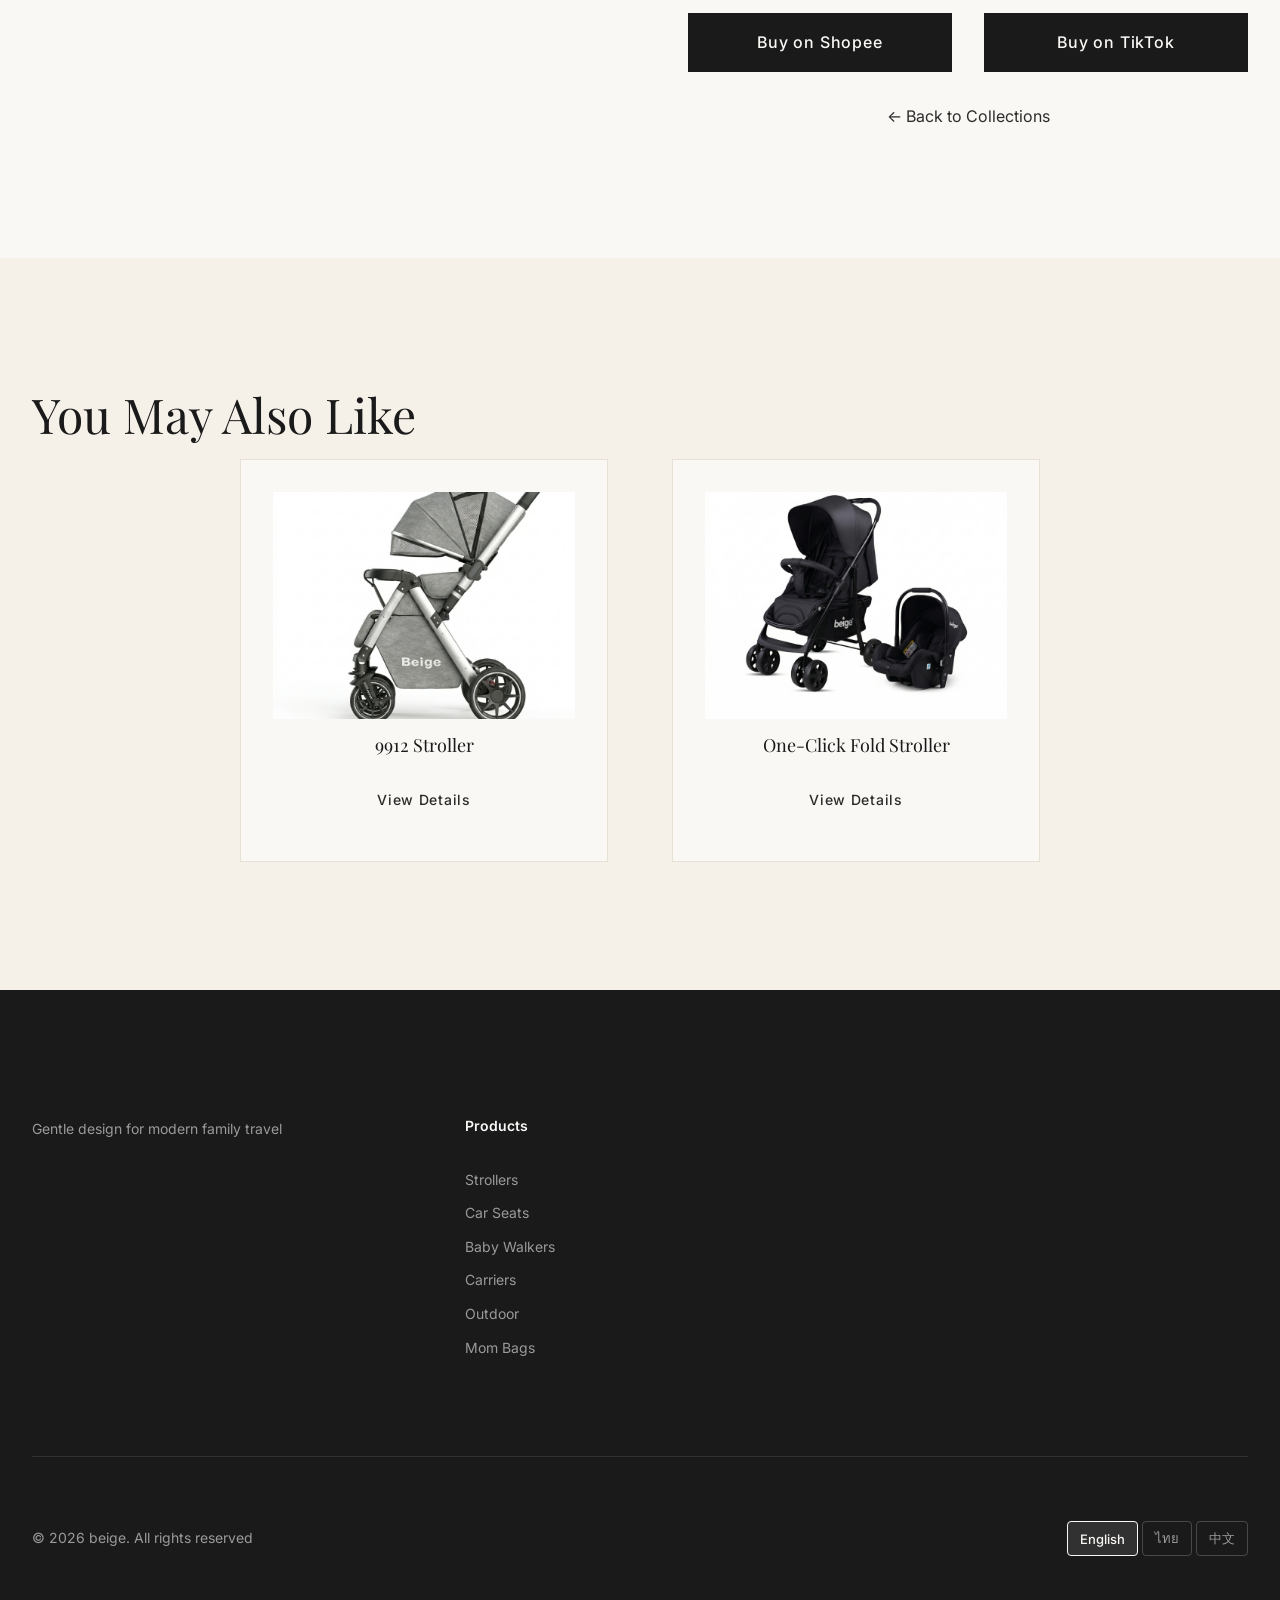
==== commit 5d56ea48: "Initial commit :wq#" ====
--- a/product-detail.html
+++ b/product-detail.html
@@ -99,22 +99,22 @@
                     </div>
 
                     <div class="product-specs-detail">
-                        <h3 class="specs-title">Specifications</h3>
+                        <h3 class="specs-title" id="specsTitle">Specifications</h3>
                         <div class="specs-grid">
                             <div class="spec-item">
-                                <span class="spec-label">Dimensions</span>
+                                <span class="spec-label" id="specDimensionsLabel">Dimensions</span>
                                 <span class="spec-value spec-dimensions" id="specDimensions">Loading...</span>
                             </div>
                             <div class="spec-item">
-                                <span class="spec-label">Weight</span>
+                                <span class="spec-label" id="specWeightLabel">Weight</span>
                                 <span class="spec-value spec-weight" id="specWeight">Loading...</span>
                             </div>
                             <div class="spec-item">
-                                <span class="spec-label">Age Range</span>
+                                <span class="spec-label" id="specAgeLabel">Age Range</span>
                                 <span class="spec-value spec-age" id="specAge">Loading...</span>
                             </div>
                             <div class="spec-item">
-                                <span class="spec-label">Weight Capacity</span>
+                                <span class="spec-label" id="specCapacityLabel">Weight Capacity</span>
                                 <span class="spec-value spec-capacity" id="specCapacity">Loading...</span>
                             </div>
                         </div>
